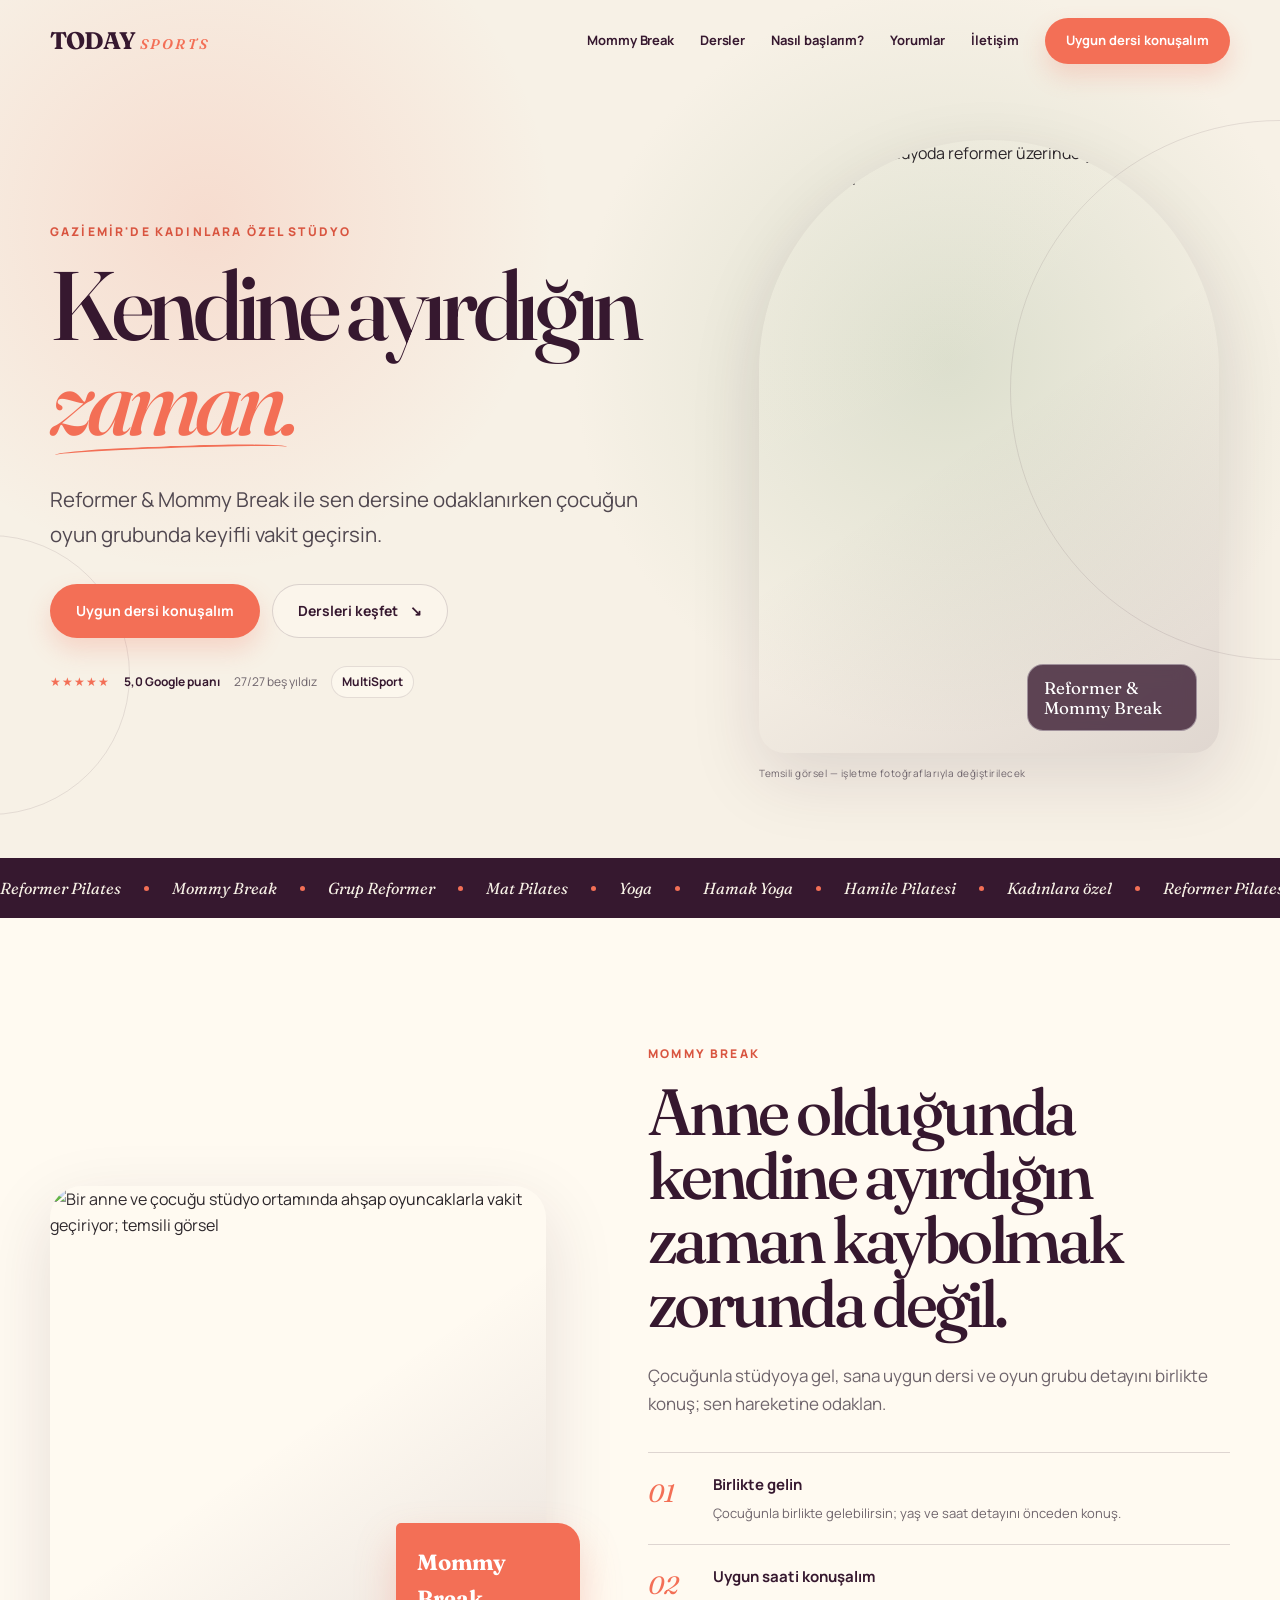
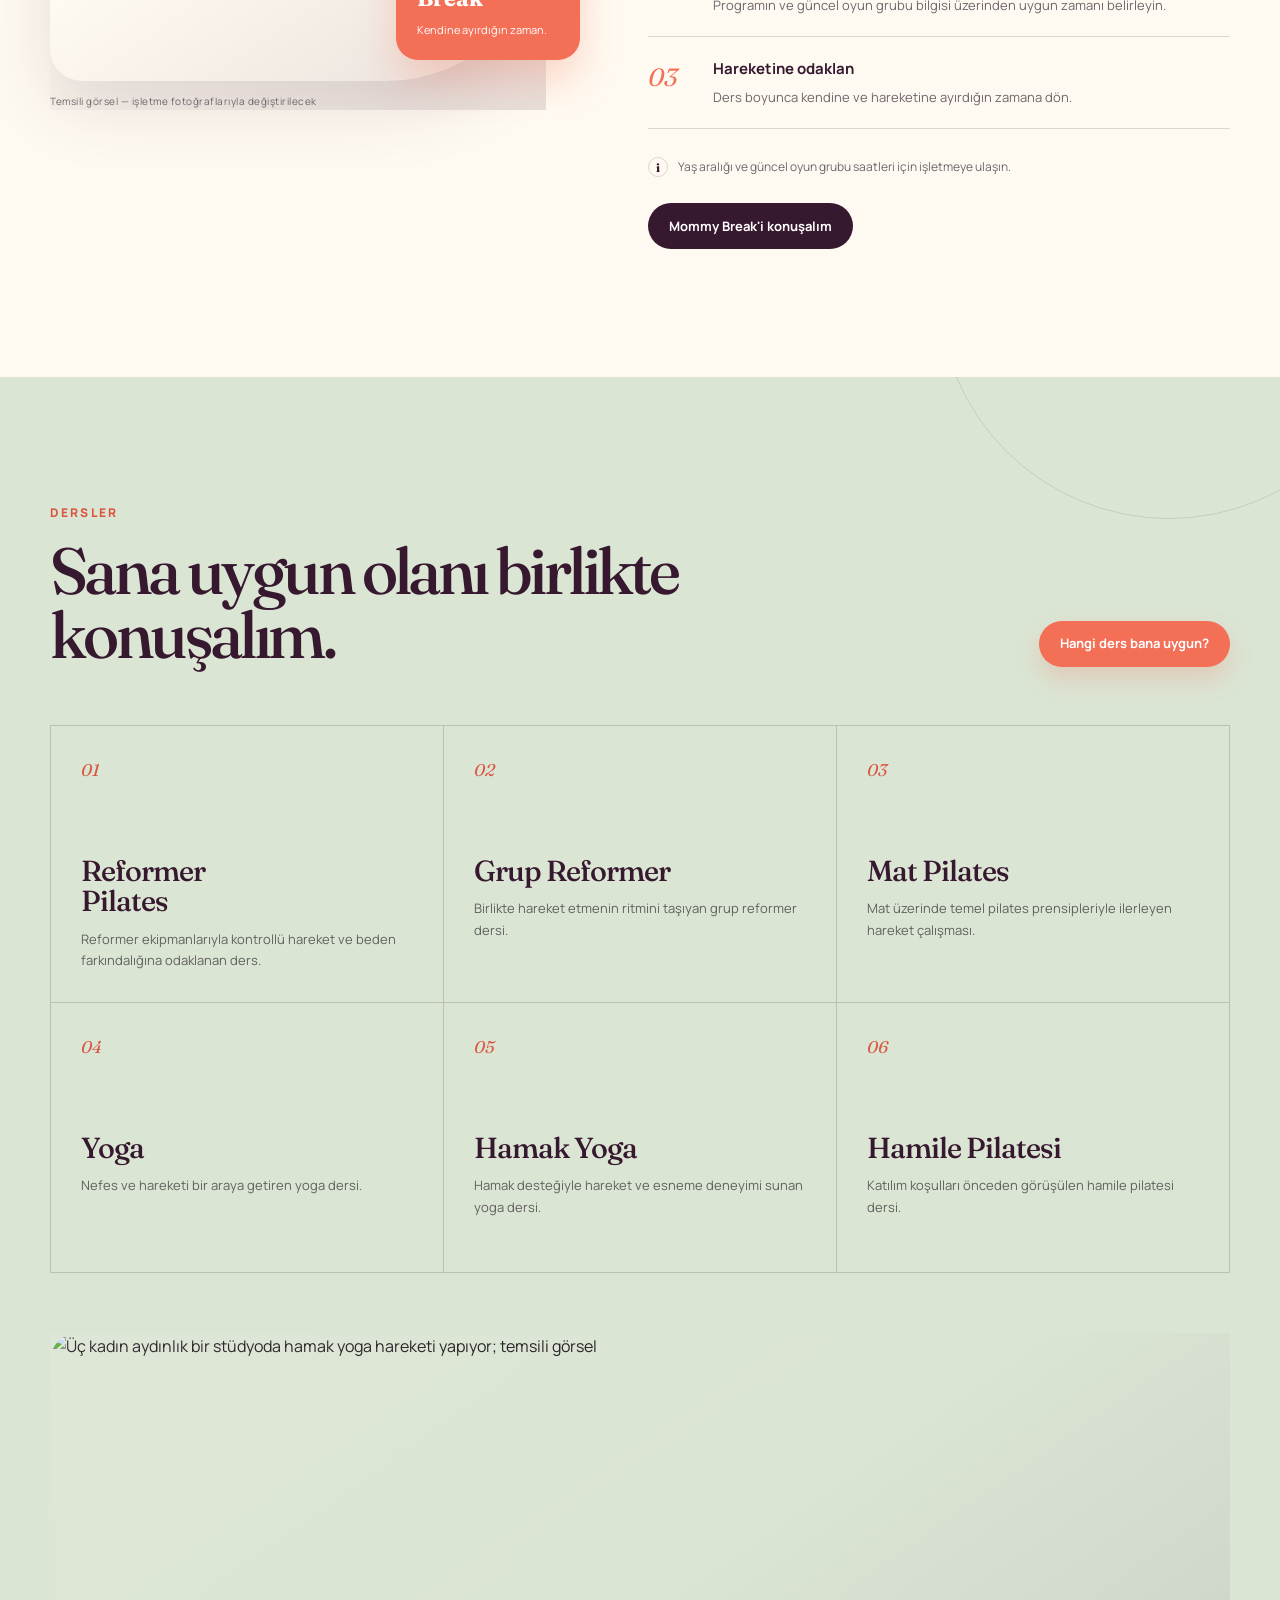
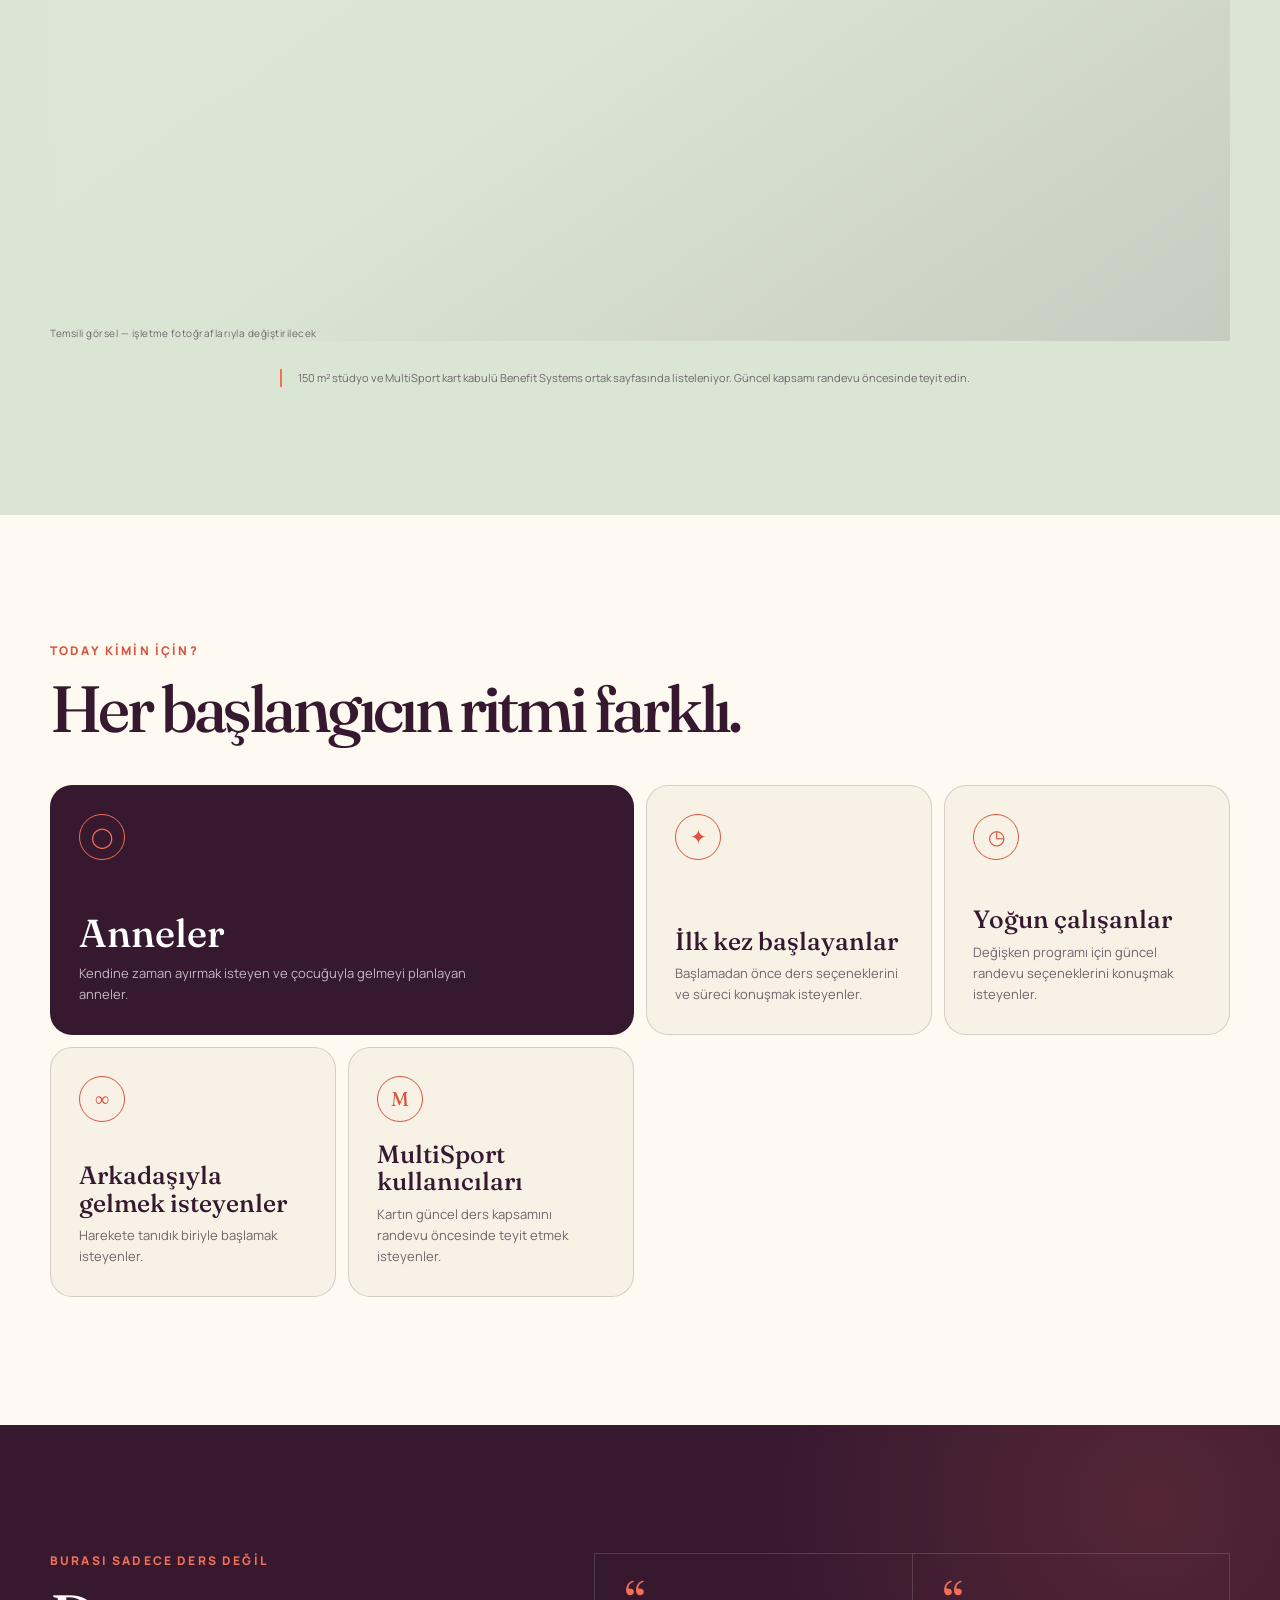
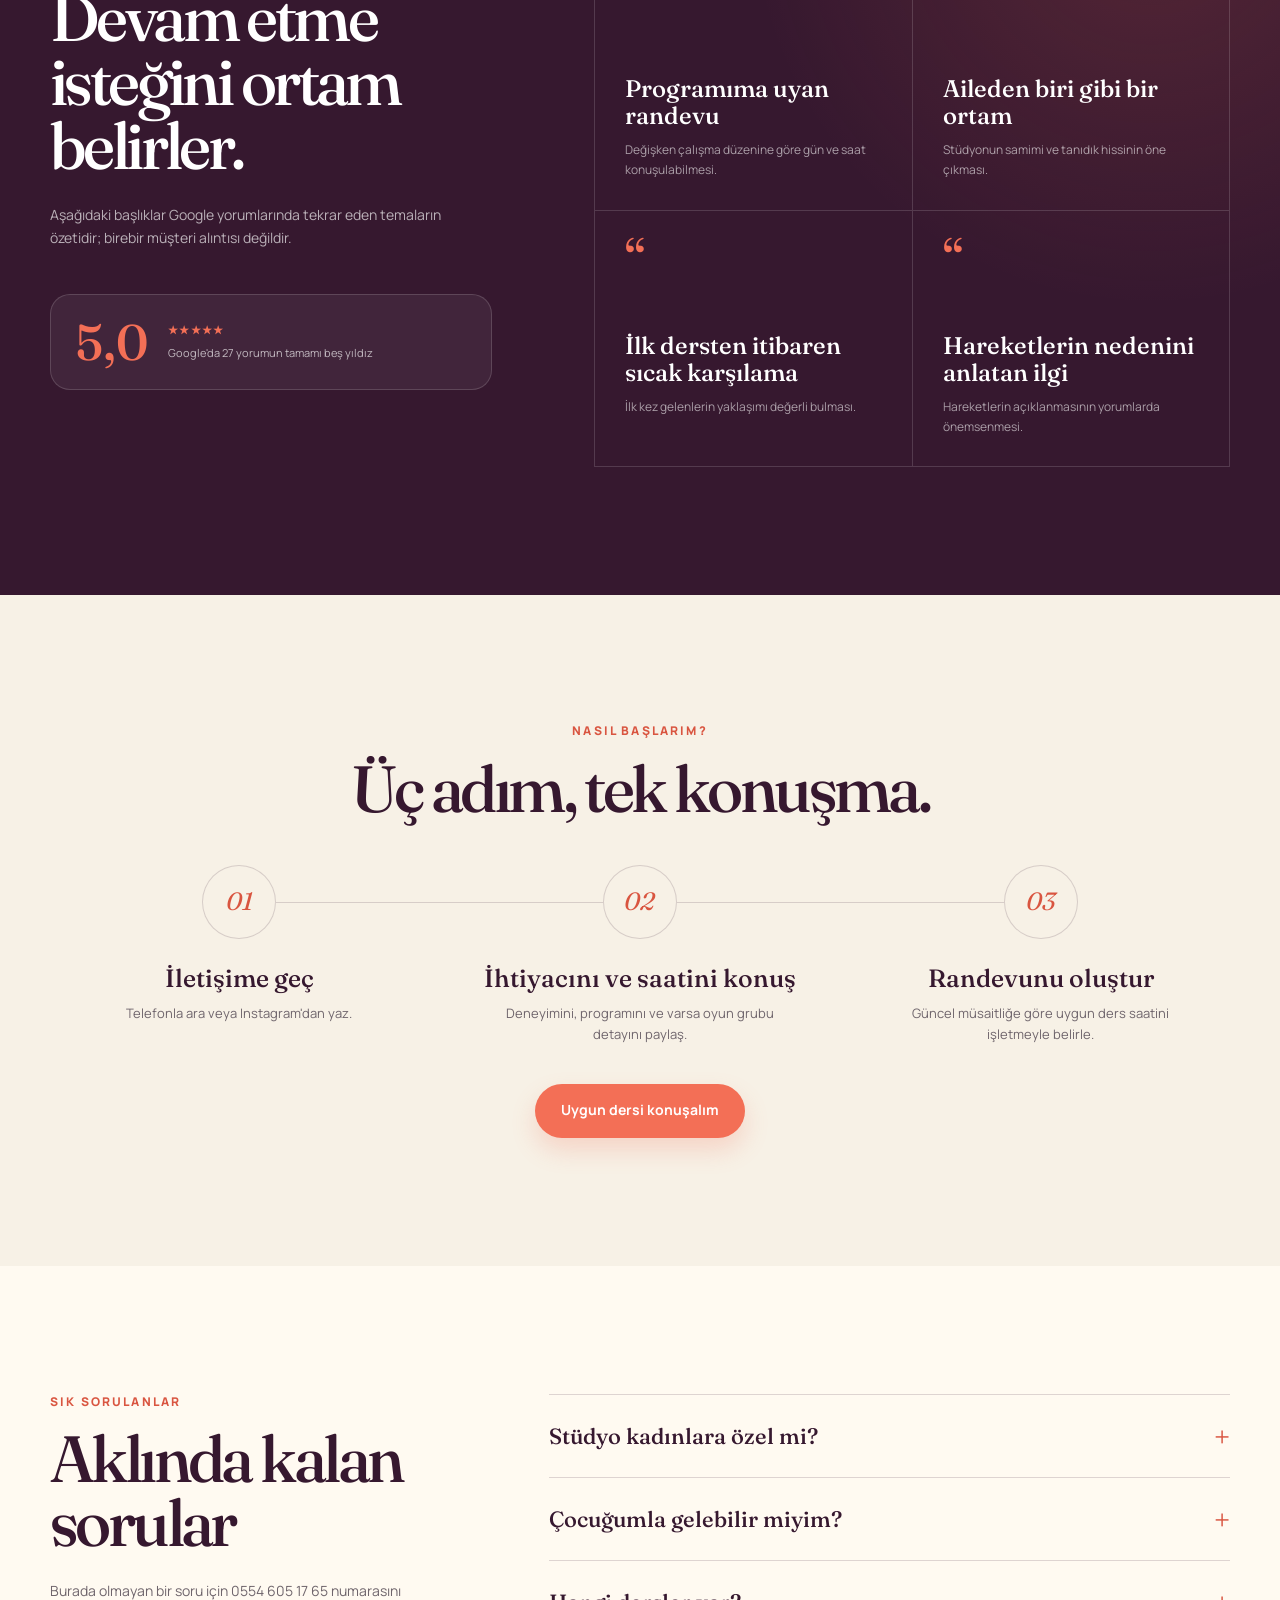
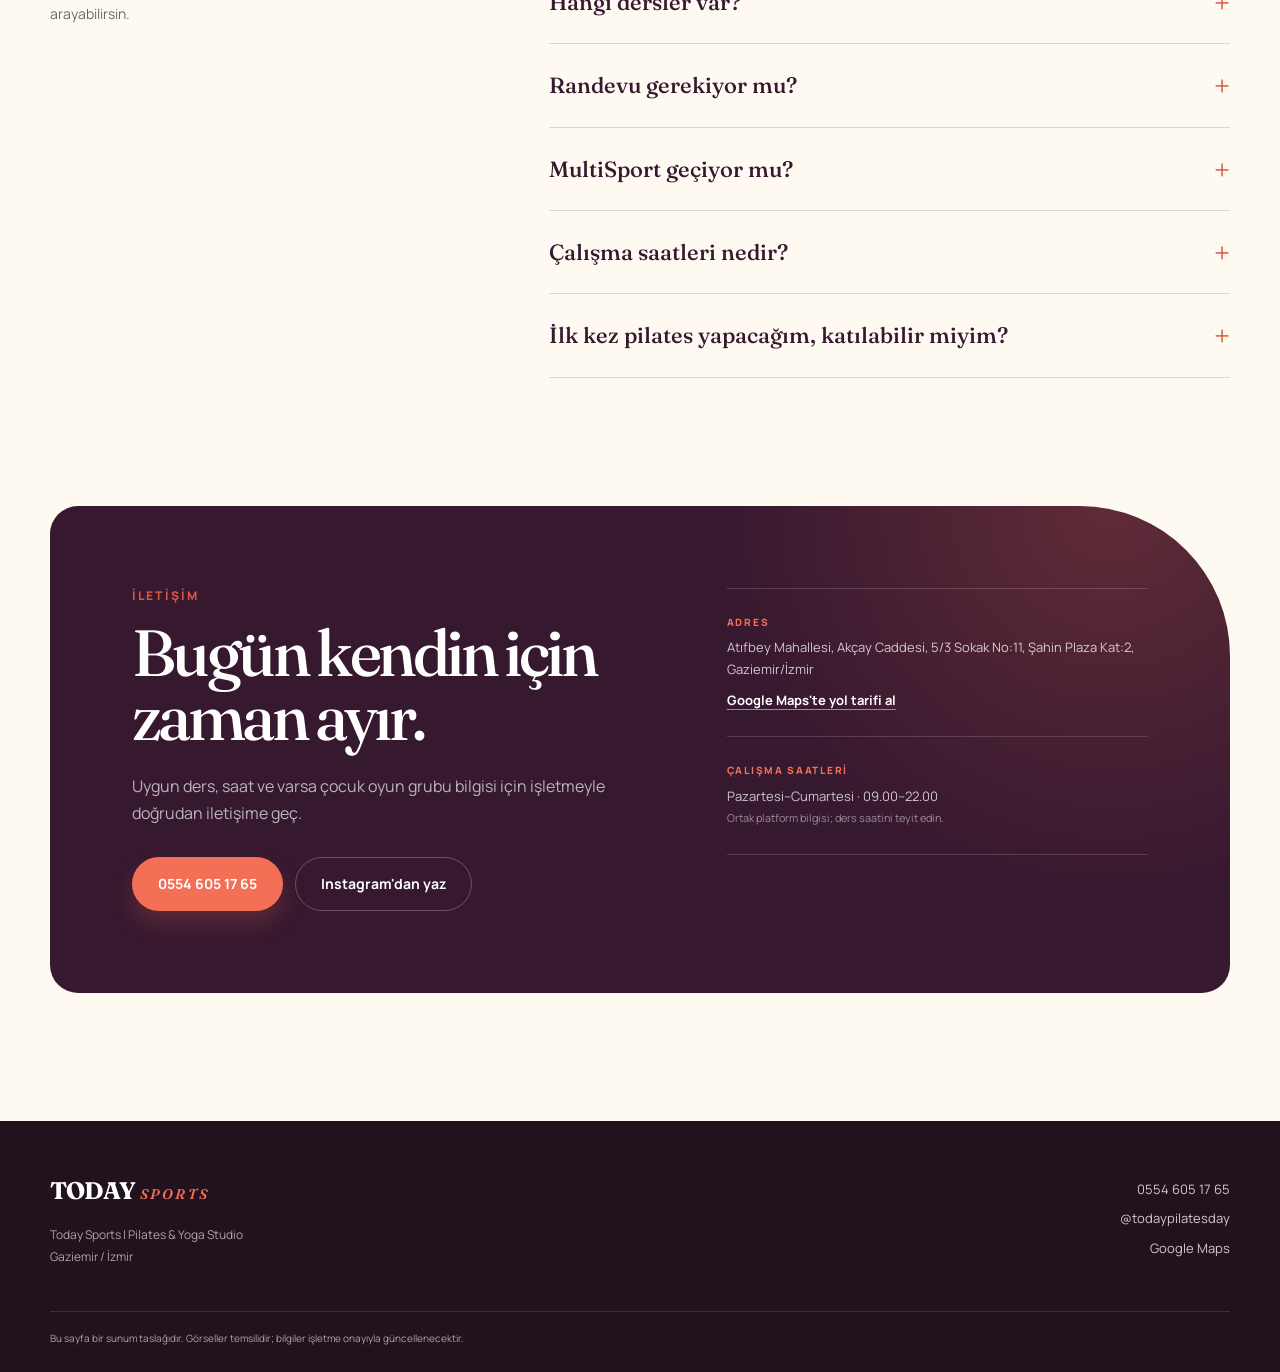
==== index.html @ 63facb98 "feat: add Today Sports website" ====
<!doctype html>
<html lang="tr">
  <head>
    <meta charset="UTF-8" />
    <meta name="viewport" content="width=device-width, initial-scale=1" />
    <meta name="robots" content="noindex,nofollow" />
    <meta name="googlebot" content="noindex,nofollow" />
    <meta
      name="description"
      content="Today Sports — Gaziemir'de kadınlara özel Reformer & Mommy Break, pilates ve yoga stüdyosu sunum taslağı."
    />
    <meta name="theme-color" content="#f7f1e6" />
    <meta property="og:type" content="website" />
    <meta property="og:title" content="Today Sports — Reformer & Mommy Break" />
    <meta
      property="og:description"
      content="Kendine ayırdığın zaman. Gaziemir'de kadınlara özel pilates ve yoga stüdyosu."
    />
    <title>Today Sports — Reformer & Mommy Break | Gaziemir</title>
    <link rel="icon" href="assets/favicon.svg" type="image/svg+xml" />
    <link rel="preconnect" href="https://fonts.googleapis.com" />
    <link rel="preconnect" href="https://fonts.gstatic.com" crossorigin />
    <link
      href="https://fonts.googleapis.com/css2?family=Fraunces:ital,opsz,wght@0,9..144,400;0,9..144,600;0,9..144,700;1,9..144,500&family=Manrope:wght@400;500;600;700&display=swap"
      rel="stylesheet"
    />
    <link rel="stylesheet" href="styles.css" />
    <script src="script.js" defer></script>
  </head>
  <body>
    <a class="skip-link" href="#main">İçeriğe geç</a>

    <header class="site-header" data-header>
      <div class="shell header-inner">
        <a class="wordmark" href="#top" aria-label="Today Sports ana sayfa">
          <span>TODAY</span>
          <em>SPORTS</em>
        </a>

        <nav class="desktop-nav" aria-label="Ana menü">
          <a href="#mommy-break">Mommy Break</a>
          <a href="#dersler">Dersler</a>
          <a href="#baslangic">Nasıl başlarım?</a>
          <a href="#yorumlar">Yorumlar</a>
          <a href="#iletisim">İletişim</a>
          <button class="button button-accent" type="button" data-open-contact>
            Uygun dersi konuşalım
          </button>
        </nav>

        <button
          class="menu-button"
          type="button"
          aria-expanded="false"
          aria-controls="mobile-menu"
          aria-label="Menüyü aç"
          data-menu-button
        >
          <span></span><span></span>
        </button>
      </div>

      <nav class="mobile-menu" id="mobile-menu" aria-label="Mobil menü" hidden data-mobile-menu>
        <div class="shell mobile-menu-inner">
          <a href="#mommy-break">Mommy Break</a>
          <a href="#dersler">Dersler</a>
          <a href="#baslangic">Nasıl başlarım?</a>
          <a href="#yorumlar">Yorumlar</a>
          <a href="#iletisim">İletişim</a>
          <button class="button button-accent" type="button" data-open-contact>
            Uygun dersi konuşalım
          </button>
        </div>
      </nav>
    </header>

    <main id="main">
      <section class="hero" id="top">
        <div class="hero-orbit orbit-one" aria-hidden="true"></div>
        <div class="hero-orbit orbit-two" aria-hidden="true"></div>
        <div class="shell hero-grid">
          <div class="hero-copy reveal">
            <p class="eyebrow">Gaziemir'de kadınlara özel stüdyo</p>
            <h1>Kendine ayırdığın <em>zaman.</em></h1>
            <p class="hero-lead">
              Reformer &amp; Mommy Break ile sen dersine odaklanırken çocuğun oyun
              grubunda keyifli vakit geçirsin.
            </p>
            <div class="hero-actions">
              <button class="button button-accent button-large" type="button" data-open-contact>
                Uygun dersi konuşalım
              </button>
              <a class="button button-quiet button-large" href="#dersler">
                Dersleri keşfet <span aria-hidden="true">↘</span>
              </a>
            </div>
            <div class="trust-line" aria-label="Google puanı ve MultiSport bilgisi">
              <span class="stars" aria-hidden="true">★★★★★</span>
              <strong>5,0 Google puanı</strong>
              <span>27/27 beş yıldız</span>
              <span class="trust-pill">MultiSport</span>
            </div>
          </div>

          <figure class="hero-visual reveal">
            <div class="hero-image-wrap">
              <img
                src="assets/reformer-hero.webp"
                alt="Doğal ışıklı bir stüdyoda reformer üzerinde çalışan bir kadın; temsili görsel"
                width="1152"
                height="1536"
                fetchpriority="high"
              />
              <span class="image-badge">Reformer &amp; Mommy Break</span>
            </div>
            <figcaption>Temsili görsel — işletme fotoğraflarıyla değiştirilecek</figcaption>
          </figure>
        </div>
      </section>

      <div class="service-ribbon" aria-hidden="true">
        <div class="ribbon-track">
          <span>Reformer Pilates</span><i></i><span>Mommy Break</span><i></i>
          <span>Grup Reformer</span><i></i><span>Mat Pilates</span><i></i>
          <span>Yoga</span><i></i><span>Hamak Yoga</span><i></i>
          <span>Hamile Pilatesi</span><i></i><span>Kadınlara özel</span><i></i>
          <span>Reformer Pilates</span><i></i><span>Mommy Break</span><i></i>
          <span>Grup Reformer</span><i></i><span>Mat Pilates</span><i></i>
          <span>Yoga</span><i></i><span>Hamak Yoga</span><i></i>
          <span>Hamile Pilatesi</span><i></i><span>Kadınlara özel</span><i></i>
        </div>
      </div>

      <section class="section mommy" id="mommy-break">
        <div class="shell split-grid">
          <figure class="editorial-figure reveal">
            <img
              src="assets/mommy-break.webp"
              alt="Bir anne ve çocuğu stüdyo ortamında ahşap oyuncaklarla vakit geçiriyor; temsili görsel"
              width="1536"
              height="1536"
              loading="lazy"
            />
            <div class="floating-note">
              <strong>Mommy Break</strong>
              <span>Kendine ayırdığın zaman.</span>
            </div>
            <figcaption>Temsili görsel — işletme fotoğraflarıyla değiştirilecek</figcaption>
          </figure>

          <div class="section-copy reveal">
            <p class="section-kicker">Mommy Break</p>
            <h2>Anne olduğunda kendine ayırdığın zaman kaybolmak zorunda değil.</h2>
            <p>
              Çocuğunla stüdyoya gel, sana uygun dersi ve oyun grubu detayını birlikte
              konuş; sen hareketine odaklan.
            </p>

            <ol class="step-cards">
              <li>
                <span>01</span>
                <h3>Birlikte gelin</h3>
                <p>Çocuğunla birlikte gelebilirsin; yaş ve saat detayını önceden konuş.</p>
              </li>
              <li>
                <span>02</span>
                <h3>Uygun saati konuşalım</h3>
                <p>Programın ve güncel oyun grubu bilgisi üzerinden uygun zamanı belirleyin.</p>
              </li>
              <li>
                <span>03</span>
                <h3>Hareketine odaklan</h3>
                <p>Ders boyunca kendine ve hareketine ayırdığın zamana dön.</p>
              </li>
            </ol>

            <p class="info-note">
              <span aria-hidden="true">i</span>
              Yaş aralığı ve güncel oyun grubu saatleri için işletmeye ulaşın.
            </p>
            <button class="button button-plum" type="button" data-open-contact>
              Mommy Break'i konuşalım
            </button>
          </div>
        </div>
      </section>

      <section class="section classes" id="dersler">
        <div class="shell">
          <div class="section-heading reveal">
            <div>
              <p class="section-kicker">Dersler</p>
              <h2>Sana uygun olanı birlikte konuşalım.</h2>
            </div>
            <button class="button button-accent" type="button" data-open-contact>
              Hangi ders bana uygun?
            </button>
          </div>

          <div class="class-grid">
            <article class="class-card reveal">
              <span>01</span><h3>Reformer Pilates</h3>
              <p>Reformer ekipmanlarıyla kontrollü hareket ve beden farkındalığına odaklanan ders.</p>
            </article>
            <article class="class-card reveal">
              <span>02</span><h3>Grup Reformer</h3>
              <p>Birlikte hareket etmenin ritmini taşıyan grup reformer dersi.</p>
            </article>
            <article class="class-card reveal">
              <span>03</span><h3>Mat Pilates</h3>
              <p>Mat üzerinde temel pilates prensipleriyle ilerleyen hareket çalışması.</p>
            </article>
            <article class="class-card reveal">
              <span>04</span><h3>Yoga</h3>
              <p>Nefes ve hareketi bir araya getiren yoga dersi.</p>
            </article>
            <article class="class-card reveal">
              <span>05</span><h3>Hamak Yoga</h3>
              <p>Hamak desteğiyle hareket ve esneme deneyimi sunan yoga dersi.</p>
            </article>
            <article class="class-card reveal">
              <span>06</span><h3>Hamile Pilatesi</h3>
              <p>Katılım koşulları önceden görüşülen hamile pilatesi dersi.</p>
            </article>
          </div>

          <figure class="wide-figure reveal">
            <img
              src="assets/hammock-yoga.webp"
              alt="Üç kadın aydınlık bir stüdyoda hamak yoga hareketi yapıyor; temsili görsel"
              width="1536"
              height="1024"
              loading="lazy"
            />
            <figcaption>Temsili görsel — işletme fotoğraflarıyla değiştirilecek</figcaption>
          </figure>

          <p class="source-note">
            150 m² stüdyo ve MultiSport kart kabulü Benefit Systems ortak sayfasında
            listeleniyor. Güncel kapsamı randevu öncesinde teyit edin.
          </p>
        </div>
      </section>

      <section class="section audience">
        <div class="shell">
          <div class="section-heading compact reveal">
            <div>
              <p class="section-kicker">Today kimin için?</p>
              <h2>Her başlangıcın ritmi farklı.</h2>
            </div>
          </div>
          <div class="audience-grid">
            <article class="audience-card audience-feature reveal">
              <span class="line-icon" aria-hidden="true">◯</span>
              <h3>Anneler</h3>
              <p>Kendine zaman ayırmak isteyen ve çocuğuyla gelmeyi planlayan anneler.</p>
            </article>
            <article class="audience-card reveal">
              <span class="line-icon" aria-hidden="true">✦</span>
              <h3>İlk kez başlayanlar</h3>
              <p>Başlamadan önce ders seçeneklerini ve süreci konuşmak isteyenler.</p>
            </article>
            <article class="audience-card reveal">
              <span class="line-icon" aria-hidden="true">◷</span>
              <h3>Yoğun çalışanlar</h3>
              <p>Değişken programı için güncel randevu seçeneklerini konuşmak isteyenler.</p>
            </article>
            <article class="audience-card reveal">
              <span class="line-icon" aria-hidden="true">∞</span>
              <h3>Arkadaşıyla gelmek isteyenler</h3>
              <p>Harekete tanıdık biriyle başlamak isteyenler.</p>
            </article>
            <article class="audience-card reveal">
              <span class="line-icon" aria-hidden="true">M</span>
              <h3>MultiSport kullanıcıları</h3>
              <p>Kartın güncel ders kapsamını randevu öncesinde teyit etmek isteyenler.</p>
            </article>
          </div>
        </div>
      </section>

      <section class="section community" id="yorumlar">
        <div class="shell community-grid">
          <div class="community-intro reveal">
            <p class="section-kicker light">Burası sadece ders değil</p>
            <h2>Devam etme isteğini ortam belirler.</h2>
            <p>
              Aşağıdaki başlıklar Google yorumlarında tekrar eden temaların özetidir;
              birebir müşteri alıntısı değildir.
            </p>
            <div class="rating-card">
              <strong>5,0</strong>
              <span><b aria-hidden="true">★★★★★</b>Google'da 27 yorumun tamamı beş yıldız</span>
            </div>
          </div>

          <div class="theme-grid">
            <article class="theme-card reveal">
              <h3>Programıma uyan randevu</h3>
              <p>Değişken çalışma düzenine göre gün ve saat konuşulabilmesi.</p>
            </article>
            <article class="theme-card reveal">
              <h3>Aileden biri gibi bir ortam</h3>
              <p>Stüdyonun samimi ve tanıdık hissinin öne çıkması.</p>
            </article>
            <article class="theme-card reveal">
              <h3>İlk dersten itibaren sıcak karşılama</h3>
              <p>İlk kez gelenlerin yaklaşımı değerli bulması.</p>
            </article>
            <article class="theme-card reveal">
              <h3>Hareketlerin nedenini anlatan ilgi</h3>
              <p>Hareketlerin açıklanmasının yorumlarda önemsenmesi.</p>
            </article>
          </div>
        </div>
      </section>

      <section class="section start" id="baslangic">
        <div class="shell">
          <div class="section-heading compact reveal">
            <div>
              <p class="section-kicker">Nasıl başlarım?</p>
              <h2>Üç adım, tek konuşma.</h2>
            </div>
          </div>
          <ol class="start-grid">
            <li class="reveal"><span>01</span><h3>İletişime geç</h3><p>Telefonla ara veya Instagram'dan yaz.</p></li>
            <li class="reveal"><span>02</span><h3>İhtiyacını ve saatini konuş</h3><p>Deneyimini, programını ve varsa oyun grubu detayını paylaş.</p></li>
            <li class="reveal"><span>03</span><h3>Randevunu oluştur</h3><p>Güncel müsaitliğe göre uygun ders saatini işletmeyle belirle.</p></li>
          </ol>
          <button class="button button-accent button-large reveal" type="button" data-open-contact>
            Uygun dersi konuşalım
          </button>
        </div>
      </section>

      <section class="section faq-section">
        <div class="shell faq-grid">
          <div class="faq-intro reveal">
            <p class="section-kicker">Sık sorulanlar</p>
            <h2>Aklında kalan sorular</h2>
            <p>Burada olmayan bir soru için 0554 605 17 65 numarasını arayabilirsin.</p>
          </div>
          <div class="faq-list reveal">
            <details>
              <summary>Stüdyo kadınlara özel mi?</summary>
              <p>Evet. Today Sports, Gaziemir'de kadınlara özel pilates ve yoga stüdyosu olarak tanımlanıyor.</p>
            </details>
            <details>
              <summary>Çocuğumla gelebilir miyim?</summary>
              <p>Stüdyoda çocuk oyun grubu bulunuyor. Yaş aralığı ve güncel saatler için işletmeye ulaşın.</p>
            </details>
            <details>
              <summary>Hangi dersler var?</summary>
              <p>Reformer Pilates, Grup Reformer, Mat Pilates, Yoga, Hamak Yoga ve Hamile Pilatesi.</p>
            </details>
            <details>
              <summary>Randevu gerekiyor mu?</summary>
              <p>Randevu öneriliyor. Ortak platformda grup dersleri için 24 saat önceden rezervasyon ve 12 saat önceden iptal bilgisi bulunuyor; güncel uygulamayı işletmeye sorun.</p>
            </details>
            <details>
              <summary>MultiSport geçiyor mu?</summary>
              <p>MultiSport kart kabulü ortak listede yer alıyor. Güncel ders kapsamını randevu öncesinde teyit edin.</p>
            </details>
            <details>
              <summary>Çalışma saatleri nedir?</summary>
              <p>Ortak listede Pazartesi–Cumartesi 09.00–22.00 görünüyor. Ders saatini önceden teyit edin; Pazar bilgisi doğrulanmadı.</p>
            </details>
            <details>
              <summary>İlk kez pilates yapacağım, katılabilir miyim?</summary>
              <p>İlk kez başlıyorsan deneyimini ve beklentini işletmeyle konuşarak uygun ders seçeneğini öğrenebilirsin.</p>
            </details>
          </div>
        </div>
      </section>

      <section class="section contact" id="iletisim">
        <div class="shell contact-card reveal">
          <div class="contact-copy">
            <p class="section-kicker">İletişim</p>
            <h2>Bugün kendin için zaman ayır.</h2>
            <p>
              Uygun ders, saat ve varsa çocuk oyun grubu bilgisi için işletmeyle doğrudan
              iletişime geç.
            </p>
            <div class="contact-actions">
              <a class="button button-accent button-large" href="tel:+905546051765">0554 605 17 65</a>
              <a
                class="button button-quiet button-large"
                href="https://www.instagram.com/todaypilatesday/"
                target="_blank"
                rel="noopener noreferrer"
              >Instagram'dan yaz</a>
            </div>
          </div>
          <dl class="contact-details">
            <div>
              <dt>Adres</dt>
              <dd>
                Atıfbey Mahallesi, Akçay Caddesi, 5/3 Sokak No:11, Şahin Plaza Kat:2,
                Gaziemir/İzmir
                <a
                  href="https://www.google.com/maps/search/?api=1&amp;query=Today+Sports+Gaziemir"
                  target="_blank"
                  rel="noopener noreferrer"
                >Google Maps'te yol tarifi al</a>
              </dd>
            </div>
            <div>
              <dt>Çalışma saatleri</dt>
              <dd>Pazartesi–Cumartesi · 09.00–22.00<br /><small>Ortak platform bilgisi; ders saatini teyit edin.</small></dd>
            </div>
          </dl>
        </div>
      </section>
    </main>

    <footer class="site-footer">
      <div class="shell footer-grid">
        <div>
          <span class="wordmark footer-wordmark"><span>TODAY</span><em>SPORTS</em></span>
          <p>Today Sports | Pilates &amp; Yoga Studio</p>
          <p>Gaziemir / İzmir</p>
        </div>
        <div class="footer-links">
          <a href="tel:+905546051765">0554 605 17 65</a>
          <a href="https://www.instagram.com/todaypilatesday/" target="_blank" rel="noopener noreferrer">@todaypilatesday</a>
          <a href="https://www.google.com/maps/search/?api=1&amp;query=Today+Sports+Gaziemir" target="_blank" rel="noopener noreferrer">Google Maps</a>
        </div>
      </div>
      <div class="shell draft-note">
        Bu sayfa bir sunum taslağıdır. Görseller temsilidir; bilgiler işletme onayıyla güncellenecektir.
      </div>
    </footer>

    <div class="mobile-contact" aria-label="Hızlı iletişim">
      <a href="tel:+905546051765">Ara</a>
      <a href="https://www.instagram.com/todaypilatesday/" target="_blank" rel="noopener noreferrer">Instagram</a>
    </div>

    <dialog class="contact-dialog" data-contact-dialog aria-labelledby="dialog-title">
      <div class="dialog-inner">
        <button class="dialog-close" type="button" aria-label="İletişim penceresini kapat" data-close-contact>×</button>
        <p class="section-kicker">İletişim</p>
        <h2 id="dialog-title">Uygun dersi konuşalım.</h2>
        <p>İhtiyacını ve saatini işletmeyle doğrudan görüş.</p>
        <div class="dialog-actions">
          <a class="dialog-link dialog-primary" href="tel:+905546051765"><strong>Telefonla ara</strong><span>0554 605 17 65</span></a>
          <a class="dialog-link" href="https://www.instagram.com/todaypilatesday/" target="_blank" rel="noopener noreferrer"><strong>Instagram'dan yaz</strong><span>@todaypilatesday</span></a>
          <a class="dialog-map" href="https://www.google.com/maps/search/?api=1&amp;query=Today+Sports+Gaziemir" target="_blank" rel="noopener noreferrer">Gaziemir stüdyo konumunu aç</a>
        </div>
        <small>Ortak platformda çalışma saatleri: Pazartesi–Cumartesi 09.00–22.00. Güncel ders saatini teyit edin.</small>
      </div>
    </dialog>
  </body>
</html>
---- styles.css ----
:root {
  --ivory: #f7f1e6;
  --paper: #fffaf1;
  --plum: #36182f;
  --plum-soft: #5a294e;
  --coral: #f36f56;
  --coral-dark: #d95540;
  --sage: #aabd9f;
  --sage-soft: #dbe5d4;
  --ink: #211b20;
  --muted: #6f656c;
  --line: rgba(54, 24, 47, 0.16);
  --shadow: 0 24px 70px rgba(54, 24, 47, 0.13);
  --shell: min(1180px, calc(100% - 48px));
  --serif: "Fraunces", Georgia, serif;
  --sans: "Manrope", Arial, sans-serif;
}

* {
  box-sizing: border-box;
}

html {
  scroll-behavior: smooth;
  scroll-padding-top: 92px;
}

body {
  margin: 0;
  color: var(--ink);
  background: var(--ivory);
  font-family: var(--sans);
  font-size: 16px;
  line-height: 1.65;
  text-rendering: optimizeLegibility;
}

body.menu-open {
  overflow: hidden;
}

img {
  display: block;
  width: 100%;
  height: auto;
}

a {
  color: inherit;
  text-decoration: none;
}

button,
input,
textarea,
select {
  font: inherit;
}

button,
a {
  -webkit-tap-highlight-color: transparent;
}

:focus-visible {
  outline: 3px solid var(--coral);
  outline-offset: 4px;
}

.shell {
  width: var(--shell);
  margin-inline: auto;
}

.skip-link {
  position: fixed;
  z-index: 200;
  top: 12px;
  left: 12px;
  padding: 10px 16px;
  color: #fff;
  background: var(--plum);
  border-radius: 999px;
  transform: translateY(-160%);
  transition: transform 180ms ease;
}

.skip-link:focus {
  transform: translateY(0);
}

.site-header {
  position: fixed;
  z-index: 100;
  inset: 0 0 auto;
  border-bottom: 1px solid transparent;
  transition: background-color 220ms ease, border-color 220ms ease, box-shadow 220ms ease;
}

.site-header.is-scrolled,
.site-header:has(.mobile-menu:not([hidden])) {
  background: rgba(247, 241, 230, 0.94);
  border-color: var(--line);
  box-shadow: 0 10px 30px rgba(54, 24, 47, 0.06);
  backdrop-filter: blur(16px);
}

.header-inner {
  min-height: 82px;
  display: flex;
  align-items: center;
  justify-content: space-between;
  gap: 28px;
}

.wordmark {
  display: inline-flex;
  align-items: baseline;
  gap: 5px;
  color: var(--plum);
  font-family: var(--serif);
  font-size: 24px;
  font-weight: 700;
  letter-spacing: -0.045em;
  line-height: 1;
}

.wordmark em {
  color: var(--coral);
  font-size: 14px;
  font-weight: 600;
  letter-spacing: 0.16em;
}

.desktop-nav {
  display: flex;
  align-items: center;
  gap: 26px;
}

.desktop-nav > a {
  color: var(--plum);
  font-size: 13px;
  font-weight: 700;
  letter-spacing: -0.01em;
  transition: color 160ms ease;
}

.desktop-nav > a:hover {
  color: var(--coral-dark);
}

.button {
  min-height: 46px;
  display: inline-flex;
  align-items: center;
  justify-content: center;
  gap: 12px;
  padding: 11px 20px;
  border: 1px solid transparent;
  border-radius: 999px;
  cursor: pointer;
  font-size: 13px;
  font-weight: 700;
  line-height: 1.2;
  transition: transform 180ms ease, background-color 180ms ease, border-color 180ms ease,
    color 180ms ease, box-shadow 180ms ease;
}

.button:hover {
  transform: translateY(-2px);
}

.button-accent {
  color: #fff;
  background: var(--coral);
  box-shadow: 0 12px 25px rgba(243, 111, 86, 0.22);
}

.button-accent:hover {
  background: var(--coral-dark);
  box-shadow: 0 15px 32px rgba(217, 85, 64, 0.28);
}

.button-plum {
  color: #fff;
  background: var(--plum);
}

.button-plum:hover {
  background: var(--plum-soft);
}

.button-quiet {
  color: var(--plum);
  border-color: var(--line);
  background: rgba(255, 250, 241, 0.46);
}

.button-quiet:hover {
  border-color: var(--plum);
  background: var(--paper);
}

.button-large {
  min-height: 54px;
  padding: 15px 25px;
  font-size: 14px;
}

.menu-button {
  width: 48px;
  height: 48px;
  display: none;
  place-items: center;
  padding: 0;
  border: 1px solid var(--line);
  border-radius: 50%;
  color: var(--plum);
  background: rgba(255, 250, 241, 0.7);
  cursor: pointer;
}

.menu-button span {
  grid-area: 1 / 1;
  width: 19px;
  height: 2px;
  border-radius: 2px;
  background: currentColor;
  transition: transform 180ms ease;
}

.menu-button span:first-child {
  transform: translateY(-4px);
}

.menu-button span:last-child {
  transform: translateY(4px);
}

.menu-button[aria-expanded="true"] span:first-child {
  transform: rotate(45deg);
}

.menu-button[aria-expanded="true"] span:last-child {
  transform: rotate(-45deg);
}

.mobile-menu {
  padding: 8px 0 26px;
  border-top: 1px solid var(--line);
  background: rgba(247, 241, 230, 0.98);
}

.mobile-menu-inner {
  display: grid;
  gap: 2px;
}

.mobile-menu a {
  padding: 12px 0;
  border-bottom: 1px solid var(--line);
  color: var(--plum);
  font-family: var(--serif);
  font-size: 24px;
}

.mobile-menu .button {
  margin-top: 14px;
  justify-self: start;
  font-family: var(--sans);
  font-size: 14px;
}

.hero {
  position: relative;
  min-height: 820px;
  display: grid;
  align-items: center;
  overflow: hidden;
  padding: 140px 0 76px;
  background:
    radial-gradient(circle at 16% 26%, rgba(243, 111, 86, 0.16), transparent 28%),
    radial-gradient(circle at 74% 42%, rgba(170, 189, 159, 0.35), transparent 35%),
    var(--ivory);
}

.hero-orbit {
  position: absolute;
  border: 1px solid rgba(54, 24, 47, 0.1);
  border-radius: 50%;
  pointer-events: none;
}

.orbit-one {
  width: 540px;
  height: 540px;
  top: 14%;
  right: -270px;
}

.orbit-two {
  width: 280px;
  height: 280px;
  left: -150px;
  bottom: 5%;
}

.hero-grid {
  position: relative;
  display: grid;
  grid-template-columns: minmax(0, 1fr) minmax(370px, 0.76fr);
  align-items: center;
  gap: clamp(50px, 7vw, 100px);
}

.hero-copy {
  max-width: 690px;
}

.eyebrow,
.section-kicker {
  margin: 0 0 18px;
  color: var(--coral-dark);
  font-size: 12px;
  font-weight: 800;
  letter-spacing: 0.18em;
  line-height: 1.3;
  text-transform: uppercase;
}

.hero h1,
.section h2,
.contact-dialog h2 {
  margin: 0;
  color: var(--plum);
  font-family: var(--serif);
  font-weight: 500;
  letter-spacing: -0.055em;
  line-height: 0.98;
}

.hero h1 {
  max-width: 720px;
  font-size: clamp(64px, 7.6vw, 116px);
}

.hero h1 em {
  position: relative;
  display: inline-block;
  color: var(--coral);
  font-weight: 500;
}

.hero h1 em::after {
  content: "";
  position: absolute;
  height: 8px;
  right: 3%;
  bottom: -8px;
  left: 2%;
  border-top: 2px solid currentColor;
  border-radius: 50%;
  transform: rotate(-2deg);
}

.hero-lead {
  max-width: 610px;
  margin: 34px 0 0;
  color: #514850;
  font-size: clamp(17px, 1.6vw, 21px);
  line-height: 1.7;
}

.hero-actions {
  display: flex;
  flex-wrap: wrap;
  gap: 12px;
  margin-top: 32px;
}

.trust-line {
  display: flex;
  align-items: center;
  flex-wrap: wrap;
  gap: 10px 14px;
  margin-top: 28px;
  color: var(--muted);
  font-size: 12px;
}

.trust-line strong {
  color: var(--plum);
}

.stars {
  color: var(--coral);
  letter-spacing: 0.08em;
}

.trust-pill {
  padding: 5px 10px;
  border: 1px solid rgba(54, 24, 47, 0.12);
  border-radius: 999px;
  color: var(--plum);
  background: rgba(255, 250, 241, 0.65);
  font-weight: 700;
}

.hero-visual {
  position: relative;
  margin: 0;
  justify-self: end;
}

.hero-image-wrap {
  position: relative;
  width: min(100%, 460px);
  overflow: hidden;
  border-radius: 230px 230px 26px 26px;
  box-shadow: var(--shadow);
}

.hero-image-wrap::after,
.editorial-figure::after,
.wide-figure::after {
  content: "";
  position: absolute;
  inset: 0;
  pointer-events: none;
  background: linear-gradient(145deg, rgba(255, 250, 241, 0.08), transparent 48%, rgba(54, 24, 47, 0.12));
}

.hero-image-wrap img {
  aspect-ratio: 3 / 4;
  object-fit: cover;
}

.image-badge {
  position: absolute;
  z-index: 1;
  right: 22px;
  bottom: 22px;
  max-width: 170px;
  padding: 13px 16px;
  border: 1px solid rgba(255, 255, 255, 0.42);
  border-radius: 16px;
  color: #fff;
  background: rgba(54, 24, 47, 0.78);
  backdrop-filter: blur(10px);
  font-family: var(--serif);
  font-size: 17px;
  line-height: 1.15;
}

figure figcaption {
  position: relative;
  z-index: 2;
  margin-top: 12px;
  color: var(--muted);
  font-size: 10px;
  letter-spacing: 0.05em;
}

.service-ribbon {
  overflow: hidden;
  color: var(--ivory);
  background: var(--plum);
  white-space: nowrap;
}

.ribbon-track {
  width: max-content;
  display: flex;
  align-items: center;
  gap: 23px;
  padding: 17px 0;
  animation: ribbon-scroll 34s linear infinite;
}

.ribbon-track span {
  font-family: var(--serif);
  font-size: 16px;
  font-style: italic;
}

.ribbon-track i {
  width: 5px;
  height: 5px;
  border-radius: 50%;
  background: var(--coral);
}

@keyframes ribbon-scroll {
  to { transform: translateX(-50%); }
}

.section {
  padding: clamp(88px, 10vw, 150px) 0;
}

.section h2 {
  font-size: clamp(46px, 5.1vw, 76px);
}

.split-grid {
  display: grid;
  grid-template-columns: minmax(0, 0.92fr) minmax(0, 1.08fr);
  align-items: center;
  gap: clamp(56px, 8vw, 112px);
}

.mommy {
  background: var(--paper);
}

.editorial-figure {
  position: relative;
  margin: 0;
}

.editorial-figure img {
  aspect-ratio: 1 / 1;
  object-fit: cover;
  border-radius: 32px 32px 160px 32px;
  box-shadow: var(--shadow);
}

.floating-note {
  position: absolute;
  z-index: 2;
  right: -34px;
  bottom: 50px;
  width: 184px;
  padding: 21px;
  color: #fff;
  background: var(--coral);
  border-radius: 5px 22px 22px 22px;
  box-shadow: 0 20px 40px rgba(243, 111, 86, 0.26);
}

.floating-note strong,
.floating-note span {
  display: block;
}

.floating-note strong {
  margin-bottom: 4px;
  font-family: var(--serif);
  font-size: 22px;
}

.floating-note span {
  font-size: 11px;
}

.section-copy > p:not(.section-kicker):not(.info-note) {
  max-width: 650px;
  margin: 26px 0 0;
  color: var(--muted);
  font-size: 17px;
}

.step-cards {
  display: grid;
  gap: 0;
  margin: 34px 0 28px;
  padding: 0;
  list-style: none;
  counter-reset: steps;
}

.step-cards li {
  display: grid;
  grid-template-columns: 50px minmax(0, 1fr);
  gap: 2px 15px;
  padding: 20px 0;
  border-top: 1px solid var(--line);
}

.step-cards li:last-child {
  border-bottom: 1px solid var(--line);
}

.step-cards span {
  grid-row: 1 / 3;
  color: var(--coral);
  font-family: var(--serif);
  font-size: 25px;
  font-style: italic;
}

.step-cards h3,
.step-cards p {
  margin: 0;
}

.step-cards h3 {
  color: var(--plum);
  font-size: 15px;
}

.step-cards p {
  margin-top: 3px;
  color: var(--muted);
  font-size: 13px;
}

.info-note {
  display: flex;
  align-items: flex-start;
  gap: 10px;
  margin: 0 0 26px;
  color: var(--muted);
  font-size: 12px;
}

.info-note span {
  flex: 0 0 auto;
  width: 20px;
  height: 20px;
  display: grid;
  place-items: center;
  border: 1px solid var(--line);
  border-radius: 50%;
  color: var(--plum);
  font-family: var(--serif);
  font-weight: 700;
}

.classes {
  position: relative;
  overflow: hidden;
  background: var(--sage-soft);
}

.classes::before {
  content: "";
  position: absolute;
  width: 460px;
  height: 460px;
  top: -320px;
  right: -120px;
  border: 1px solid rgba(54, 24, 47, 0.12);
  border-radius: 50%;
}

.section-heading {
  display: flex;
  align-items: end;
  justify-content: space-between;
  gap: 40px;
  margin-bottom: 58px;
}

.section-heading > div {
  max-width: 760px;
}

.section-heading.compact {
  margin-bottom: 44px;
}

.class-grid {
  display: grid;
  grid-template-columns: repeat(3, 1fr);
  border-top: 1px solid rgba(54, 24, 47, 0.18);
  border-left: 1px solid rgba(54, 24, 47, 0.18);
}

.class-card {
  min-height: 270px;
  padding: 30px;
  border-right: 1px solid rgba(54, 24, 47, 0.18);
  border-bottom: 1px solid rgba(54, 24, 47, 0.18);
  transition: color 180ms ease, background-color 180ms ease, transform 180ms ease;
}

.class-card:hover {
  color: #fff;
  background: var(--plum);
  transform: translateY(-4px);
}

.class-card > span {
  color: var(--coral-dark);
  font-family: var(--serif);
  font-size: 17px;
  font-style: italic;
}

.class-card h3 {
  max-width: 210px;
  margin: 72px 0 12px;
  color: var(--plum);
  font-family: var(--serif);
  font-size: 29px;
  font-weight: 500;
  letter-spacing: -0.035em;
  line-height: 1.05;
}

.class-card:hover h3 {
  color: #fff;
}

.class-card p {
  margin: 0;
  color: rgba(33, 27, 32, 0.66);
  font-size: 13px;
}

.class-card:hover p {
  color: rgba(255, 255, 255, 0.72);
}

.wide-figure {
  position: relative;
  margin: 60px 0 0;
}

.wide-figure img {
  max-height: 580px;
  aspect-ratio: 1.8 / 1;
  object-fit: cover;
  object-position: center 46%;
  border-radius: 28px 120px 28px 28px;
}

.source-note {
  max-width: 720px;
  margin: 28px auto 0;
  padding-left: 16px;
  border-left: 2px solid var(--coral);
  color: var(--muted);
  font-size: 11px;
}

.audience {
  background: var(--paper);
}

.audience-grid {
  display: grid;
  grid-template-columns: repeat(4, 1fr);
  gap: 12px;
}

.audience-card {
  min-height: 250px;
  display: flex;
  flex-direction: column;
  padding: 28px;
  border: 1px solid var(--line);
  border-radius: 22px;
  background: var(--ivory);
}

.audience-feature {
  grid-column: span 2;
  color: #fff;
  background: var(--plum);
}

.line-icon {
  width: 46px;
  height: 46px;
  display: grid;
  place-items: center;
  border: 1px solid currentColor;
  border-radius: 50%;
  color: var(--coral-dark);
  font-family: var(--serif);
  font-size: 20px;
}

.audience-feature .line-icon {
  color: var(--coral);
}

.audience-card h3 {
  margin: auto 0 8px;
  color: var(--plum);
  font-family: var(--serif);
  font-size: 25px;
  font-weight: 500;
  line-height: 1.1;
}

.audience-feature h3 {
  color: #fff;
  font-size: 39px;
}

.audience-card p {
  margin: 0;
  color: var(--muted);
  font-size: 13px;
}

.audience-feature p {
  max-width: 430px;
  color: rgba(255, 255, 255, 0.7);
}

.community {
  color: #fff;
  background:
    radial-gradient(circle at 90% 10%, rgba(243, 111, 86, 0.16), transparent 30%),
    var(--plum);
}

.community-grid {
  display: grid;
  grid-template-columns: 0.82fr 1.18fr;
  gap: clamp(58px, 8vw, 120px);
}

.section-kicker.light {
  color: var(--coral);
}

.community h2 {
  color: #fff;
}

.community-intro > p:not(.section-kicker) {
  margin: 25px 0 0;
  color: rgba(255, 255, 255, 0.66);
  font-size: 14px;
}

.rating-card {
  display: flex;
  align-items: center;
  gap: 20px;
  margin-top: 44px;
  padding: 22px 24px;
  border: 1px solid rgba(255, 255, 255, 0.15);
  border-radius: 20px;
  background: rgba(255, 255, 255, 0.06);
}

.rating-card > strong {
  color: var(--coral);
  font-family: var(--serif);
  font-size: 50px;
  font-weight: 500;
  line-height: 1;
}

.rating-card span {
  display: grid;
  color: rgba(255, 255, 255, 0.68);
  font-size: 11px;
}

.rating-card b {
  margin-bottom: 4px;
  color: var(--coral);
  letter-spacing: 0.12em;
}

.theme-grid {
  display: grid;
  grid-template-columns: repeat(2, 1fr);
  border-top: 1px solid rgba(255, 255, 255, 0.15);
  border-left: 1px solid rgba(255, 255, 255, 0.15);
}

.theme-card {
  min-height: 245px;
  padding: 30px;
  border-right: 1px solid rgba(255, 255, 255, 0.15);
  border-bottom: 1px solid rgba(255, 255, 255, 0.15);
}

.theme-card::before {
  content: "“";
  color: var(--coral);
  font-family: var(--serif);
  font-size: 54px;
  line-height: 0.7;
}

.theme-card h3 {
  margin: 47px 0 10px;
  font-family: var(--serif);
  font-size: 24px;
  font-weight: 500;
  line-height: 1.12;
}

.theme-card p {
  margin: 0;
  color: rgba(255, 255, 255, 0.58);
  font-size: 12px;
}

.start {
  text-align: center;
  background: var(--ivory);
}

.start .section-heading {
  justify-content: center;
}

.start-grid {
  position: relative;
  display: grid;
  grid-template-columns: repeat(3, 1fr);
  gap: 22px;
  margin: 0 0 38px;
  padding: 0;
  list-style: none;
  counter-reset: start;
}

.start-grid::before {
  content: "";
  position: absolute;
  top: 37px;
  right: 16%;
  left: 16%;
  height: 1px;
  background: var(--line);
}

.start-grid li {
  position: relative;
  padding: 0 30px;
}

.start-grid span {
  position: relative;
  z-index: 1;
  width: 74px;
  height: 74px;
  display: grid;
  place-items: center;
  margin: 0 auto 25px;
  border: 1px solid var(--line);
  border-radius: 50%;
  color: var(--coral-dark);
  background: var(--ivory);
  font-family: var(--serif);
  font-size: 25px;
  font-style: italic;
}

.start-grid h3 {
  margin: 0 0 10px;
  color: var(--plum);
  font-family: var(--serif);
  font-size: 25px;
  font-weight: 500;
  line-height: 1.15;
}

.start-grid p {
  margin: 0;
  color: var(--muted);
  font-size: 13px;
}

.faq-section {
  background: var(--paper);
}

.faq-grid {
  display: grid;
  grid-template-columns: 0.72fr 1.28fr;
  gap: clamp(60px, 9vw, 130px);
}

.faq-intro {
  position: sticky;
  top: 120px;
  align-self: start;
}

.faq-intro > p:not(.section-kicker) {
  margin: 24px 0 0;
  color: var(--muted);
  font-size: 14px;
}

.faq-list details {
  border-top: 1px solid var(--line);
}

.faq-list details:last-child {
  border-bottom: 1px solid var(--line);
}

.faq-list summary {
  position: relative;
  padding: 23px 50px 23px 0;
  color: var(--plum);
  cursor: pointer;
  font-family: var(--serif);
  font-size: 22px;
  font-weight: 500;
  list-style: none;
}

.faq-list summary::-webkit-details-marker {
  display: none;
}

.faq-list summary::after {
  content: "+";
  position: absolute;
  top: 18px;
  right: 0;
  color: var(--coral-dark);
  font-family: var(--sans);
  font-size: 28px;
  font-weight: 300;
  transition: transform 180ms ease;
}

.faq-list details[open] summary::after {
  transform: rotate(45deg);
}

.faq-list details p {
  max-width: 620px;
  margin: -4px 0 26px;
  color: var(--muted);
  font-size: 14px;
}

.contact {
  padding-top: 0;
  background: var(--paper);
}

.contact-card {
  display: grid;
  grid-template-columns: minmax(0, 1.1fr) minmax(320px, 0.9fr);
  gap: 80px;
  padding: clamp(44px, 7vw, 82px);
  color: #fff;
  background:
    radial-gradient(circle at 90% 0%, rgba(243, 111, 86, 0.22), transparent 34%),
    var(--plum);
  border-radius: 28px 150px 28px 28px;
}

.contact h2 {
  color: #fff;
}

.contact-copy > p:not(.section-kicker) {
  max-width: 600px;
  margin: 24px 0 0;
  color: rgba(255, 255, 255, 0.67);
}

.contact-actions {
  display: flex;
  flex-wrap: wrap;
  gap: 12px;
  margin-top: 31px;
}

.contact .button-quiet {
  color: #fff;
  border-color: rgba(255, 255, 255, 0.25);
  background: transparent;
}

.contact .button-quiet:hover {
  border-color: #fff;
}

.contact-details {
  margin: 0;
}

.contact-details > div {
  padding: 25px 0;
  border-top: 1px solid rgba(255, 255, 255, 0.15);
}

.contact-details > div:last-child {
  border-bottom: 1px solid rgba(255, 255, 255, 0.15);
}

.contact-details dt {
  margin-bottom: 7px;
  color: var(--coral);
  font-size: 10px;
  font-weight: 800;
  letter-spacing: 0.17em;
  text-transform: uppercase;
}

.contact-details dd {
  margin: 0;
  color: rgba(255, 255, 255, 0.76);
  font-size: 13px;
}

.contact-details a {
  display: block;
  margin-top: 10px;
  color: #fff;
  font-weight: 700;
  text-decoration: underline;
  text-decoration-color: var(--coral);
  text-underline-offset: 4px;
}

.contact-details small {
  color: rgba(255, 255, 255, 0.5);
}

.site-footer {
  padding: 58px 0 26px;
  color: rgba(255, 255, 255, 0.62);
  background: #21121e;
}

.footer-grid {
  display: flex;
  align-items: flex-start;
  justify-content: space-between;
  gap: 60px;
}

.footer-wordmark {
  margin-bottom: 20px;
  color: #fff;
}

.footer-grid p {
  margin: 2px 0;
  font-size: 12px;
}

.footer-links {
  display: grid;
  gap: 8px;
  text-align: right;
}

.footer-links a {
  color: rgba(255, 255, 255, 0.78);
  font-size: 13px;
}

.footer-links a:hover {
  color: var(--coral);
}

.draft-note {
  margin-top: 42px;
  padding-top: 18px;
  border-top: 1px solid rgba(255, 255, 255, 0.12);
  font-size: 10px;
}

.mobile-contact {
  position: fixed;
  z-index: 90;
  right: 12px;
  bottom: 12px;
  left: 12px;
  display: none;
  grid-template-columns: 0.76fr 1.24fr;
  gap: 7px;
  padding: 7px;
  border: 1px solid rgba(54, 24, 47, 0.14);
  border-radius: 18px;
  background: rgba(255, 250, 241, 0.94);
  box-shadow: 0 18px 45px rgba(54, 24, 47, 0.2);
  backdrop-filter: blur(16px);
}

.mobile-contact a {
  min-height: 46px;
  display: grid;
  place-items: center;
  border-radius: 13px;
  color: var(--plum);
  background: var(--sage-soft);
  font-size: 13px;
  font-weight: 800;
}

.mobile-contact a:last-child {
  color: #fff;
  background: var(--coral);
}

.contact-dialog {
  width: min(560px, calc(100% - 32px));
  max-height: calc(100dvh - 32px);
  padding: 0;
  overflow: auto;
  border: 0;
  border-radius: 28px;
  color: var(--ink);
  background: var(--paper);
  box-shadow: 0 35px 100px rgba(33, 18, 30, 0.38);
}

.contact-dialog::backdrop {
  background: rgba(31, 19, 28, 0.72);
  backdrop-filter: blur(6px);
}

.dialog-inner {
  position: relative;
  padding: 46px;
}

.dialog-close {
  position: absolute;
  top: 18px;
  right: 18px;
  width: 40px;
  height: 40px;
  display: grid;
  place-items: center;
  padding: 0 0 3px;
  border: 1px solid var(--line);
  border-radius: 50%;
  color: var(--plum);
  background: transparent;
  cursor: pointer;
  font-size: 27px;
  font-weight: 300;
  line-height: 1;
}

.contact-dialog h2 {
  font-size: clamp(42px, 7vw, 62px);
}

.contact-dialog h2 + p {
  margin: 18px 0 0;
  color: var(--muted);
}

.dialog-actions {
  display: grid;
  gap: 9px;
  margin-top: 28px;
}

.dialog-link {
  display: flex;
  align-items: center;
  justify-content: space-between;
  gap: 20px;
  padding: 18px 20px;
  border: 1px solid var(--line);
  border-radius: 16px;
  color: var(--plum);
  background: var(--ivory);
}

.dialog-link span {
  color: var(--muted);
  font-size: 12px;
}

.dialog-primary {
  color: #fff;
  border-color: var(--coral);
  background: var(--coral);
}

.dialog-primary span {
  color: rgba(255, 255, 255, 0.82);
}

.dialog-map {
  padding: 11px 5px;
  color: var(--plum);
  font-size: 12px;
  font-weight: 800;
  text-decoration: underline;
  text-decoration-color: var(--coral);
  text-underline-offset: 4px;
}

.dialog-inner > small {
  display: block;
  margin-top: 24px;
  color: var(--muted);
  font-size: 10px;
}

.reveal {
  opacity: 0;
  transform: translateY(24px);
  transition: opacity 700ms ease, transform 700ms ease;
}

.reveal.is-visible {
  opacity: 1;
  transform: translateY(0);
}

@media (max-width: 1040px) {
  .desktop-nav { display: none; }
  .menu-button { display: grid; }
  .hero-grid { grid-template-columns: 1fr 0.65fr; gap: 42px; }
  .hero h1 { font-size: clamp(62px, 8.8vw, 90px); }
  .hero-image-wrap { border-radius: 190px 190px 24px 24px; }
  .class-grid { grid-template-columns: repeat(2, 1fr); }
  .audience-grid { grid-template-columns: repeat(2, 1fr); }
  .contact-card { gap: 50px; }
}

@media (max-width: 820px) {
  :root { --shell: min(100% - 32px, 680px); }
  body { padding-bottom: 76px; }
  .header-inner { min-height: 72px; }
  .hero { min-height: auto; padding: 120px 0 72px; }
  .hero-grid,
  .split-grid,
  .community-grid,
  .faq-grid,
  .contact-card { grid-template-columns: 1fr; }
  .hero-grid { gap: 50px; }
  .hero-copy { text-align: center; }
  .hero h1 { margin-inline: auto; font-size: clamp(60px, 17.5vw, 92px); }
  .hero-lead { margin-inline: auto; }
  .hero-actions,
  .trust-line { justify-content: center; }
  .hero-visual { width: min(82%, 430px); justify-self: center; }
  .floating-note { right: -10px; }
  .section-heading { align-items: flex-start; flex-direction: column; }
  .section-heading .button { align-self: flex-start; }
  .wide-figure img { aspect-ratio: 1.3 / 1; border-radius: 24px 82px 24px 24px; }
  .community-grid { gap: 58px; }
  .faq-intro { position: static; }
  .start-grid { gap: 10px; }
  .start-grid li { padding-inline: 10px; }
  .contact-card { border-radius: 24px 90px 24px 24px; }
  .mobile-contact { display: grid; }
}

@media (max-width: 600px) {
  :root { --shell: calc(100% - 28px); }
  .wordmark { font-size: 21px; }
  .wordmark em { font-size: 12px; }
  .hero { padding-top: 108px; }
  .hero h1 { font-size: clamp(54px, 18.2vw, 78px); }
  .hero-lead { font-size: 16px; }
  .hero-actions { display: grid; }
  .hero-actions .button { width: 100%; }
  .trust-line { gap: 7px 10px; }
  .hero-visual { width: 91%; }
  .section { padding-block: 78px; }
  .section h2 { font-size: clamp(41px, 12.5vw, 58px); }
  .editorial-figure { width: calc(100% - 12px); }
  .editorial-figure img { border-radius: 24px 24px 100px 24px; }
  .floating-note { width: 154px; bottom: 35px; padding: 16px; }
  .floating-note strong { font-size: 19px; }
  .class-grid,
  .audience-grid,
  .theme-grid,
  .start-grid { grid-template-columns: 1fr; }
  .class-card { min-height: 230px; padding: 25px; }
  .class-card h3 { margin-top: 48px; }
  .audience-feature { grid-column: auto; }
  .audience-card { min-height: 220px; }
  .start-grid { gap: 26px; }
  .start-grid::before { display: none; }
  .start-grid li { padding-inline: 22px; }
  .contact-card { gap: 45px; padding: 42px 24px; border-radius: 22px 62px 22px 22px; }
  .contact-actions { display: grid; }
  .contact-actions .button { width: 100%; }
  .footer-grid { flex-direction: column; gap: 28px; }
  .footer-links { text-align: left; }
  .dialog-inner { padding: 46px 23px 28px; }
  .dialog-link { align-items: flex-start; flex-direction: column; gap: 2px; }
}

@media (prefers-reduced-motion: reduce) {
  *,
  *::before,
  *::after {
    scroll-behavior: auto !important;
    animation-duration: 0.01ms !important;
    animation-iteration-count: 1 !important;
    transition-duration: 0.01ms !important;
  }

  .reveal {
    opacity: 1;
    transform: none;
  }
}
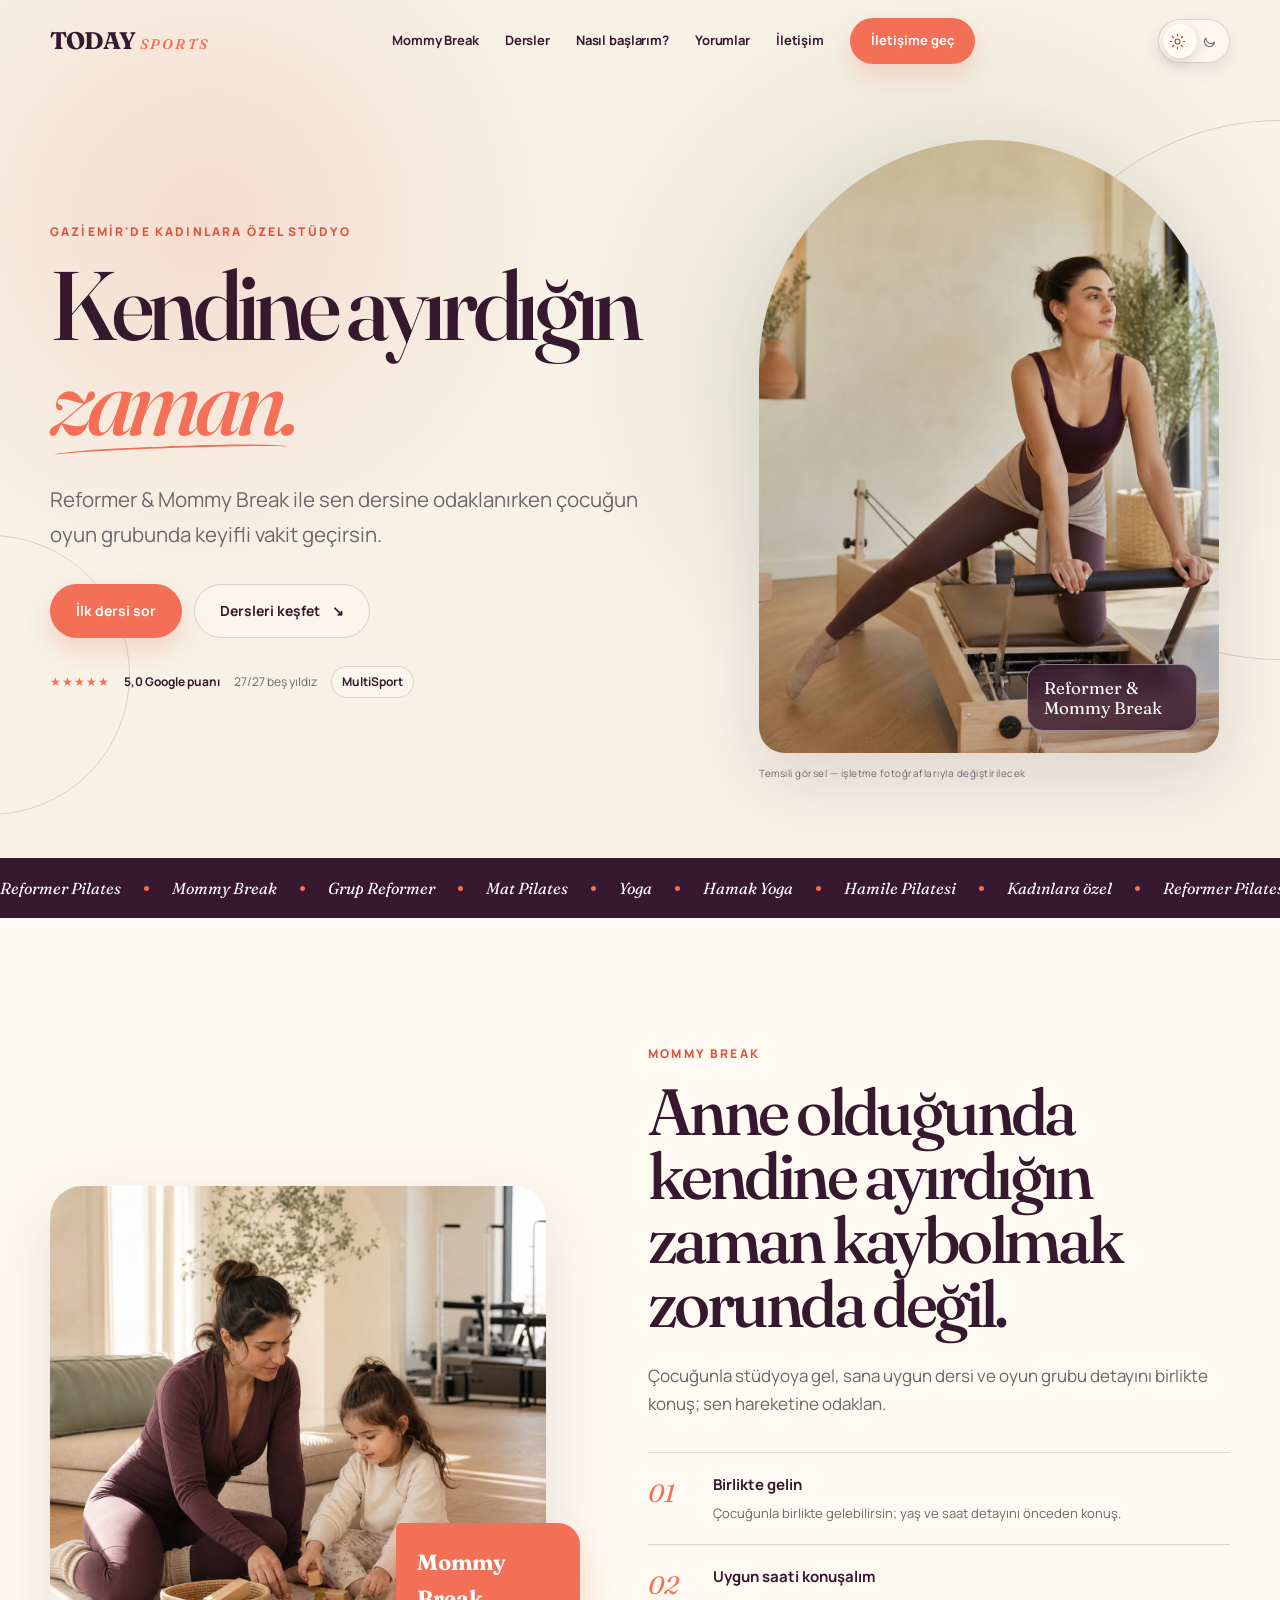
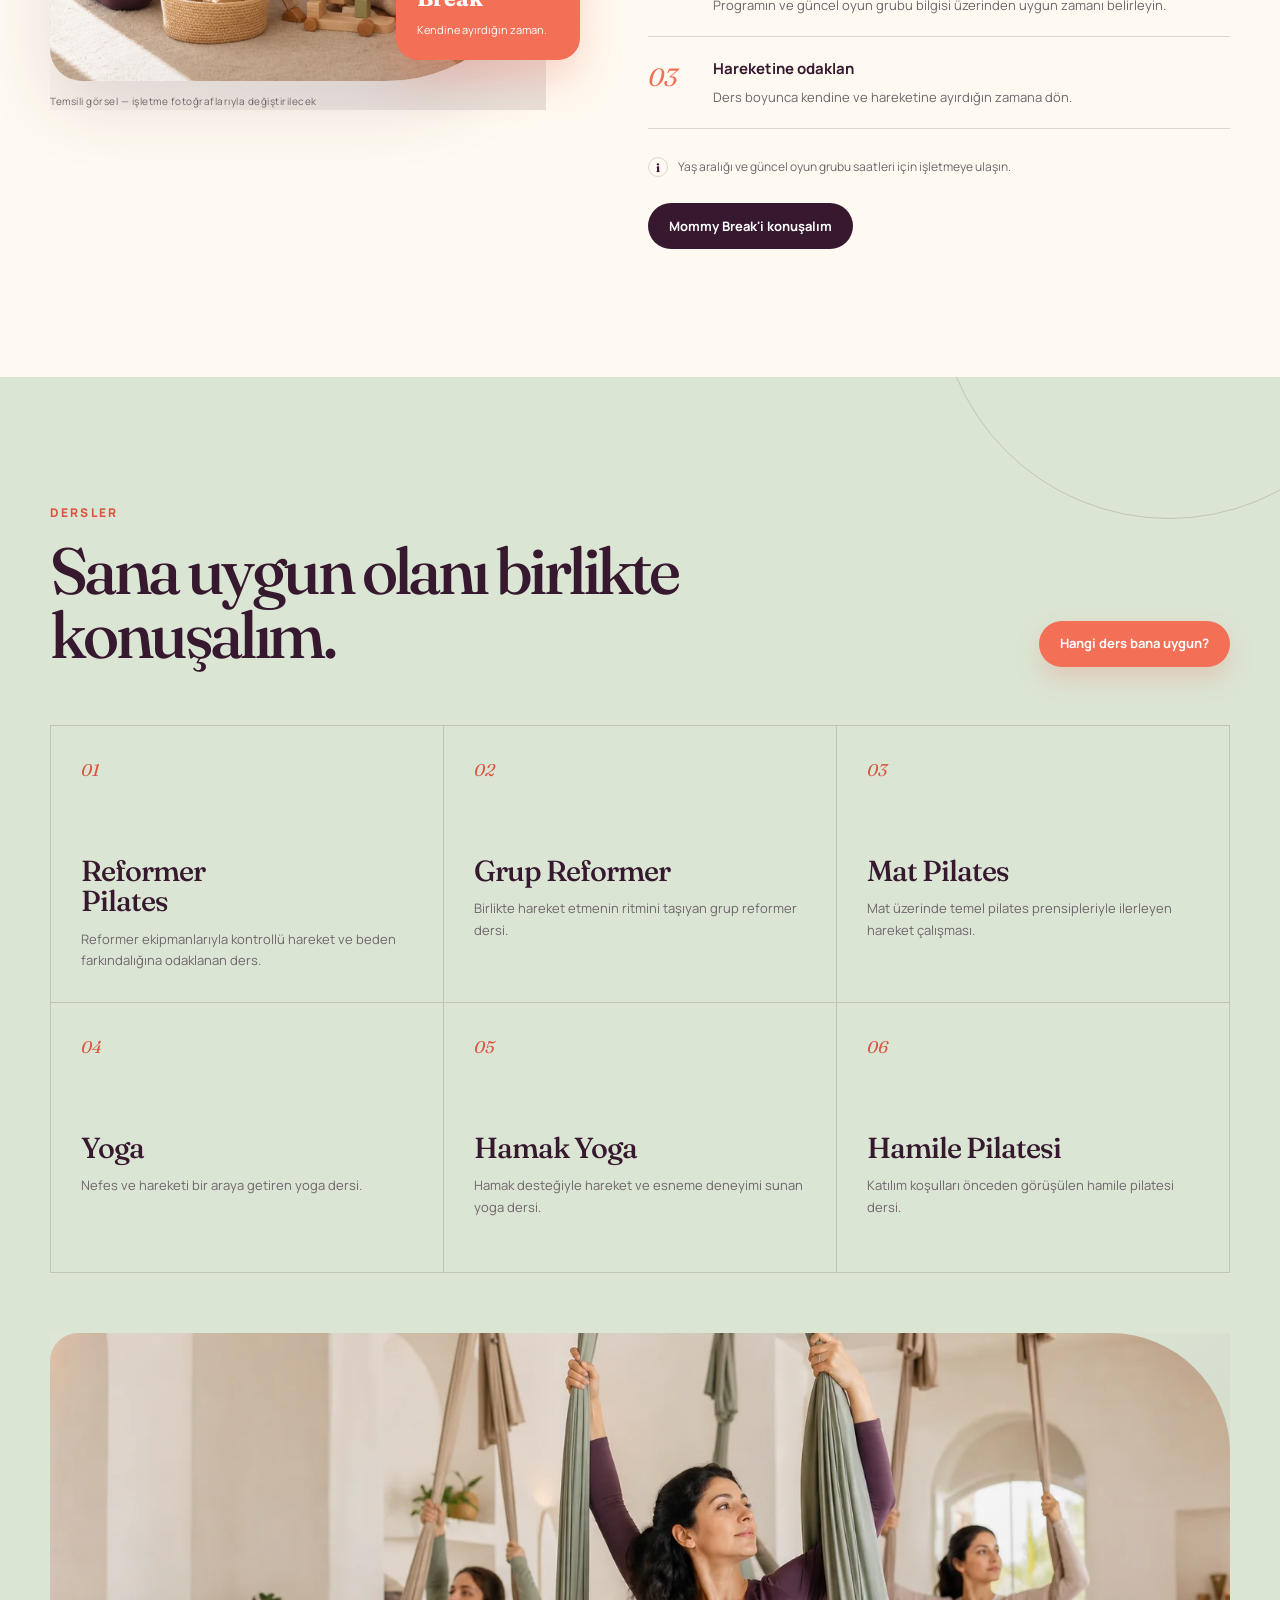
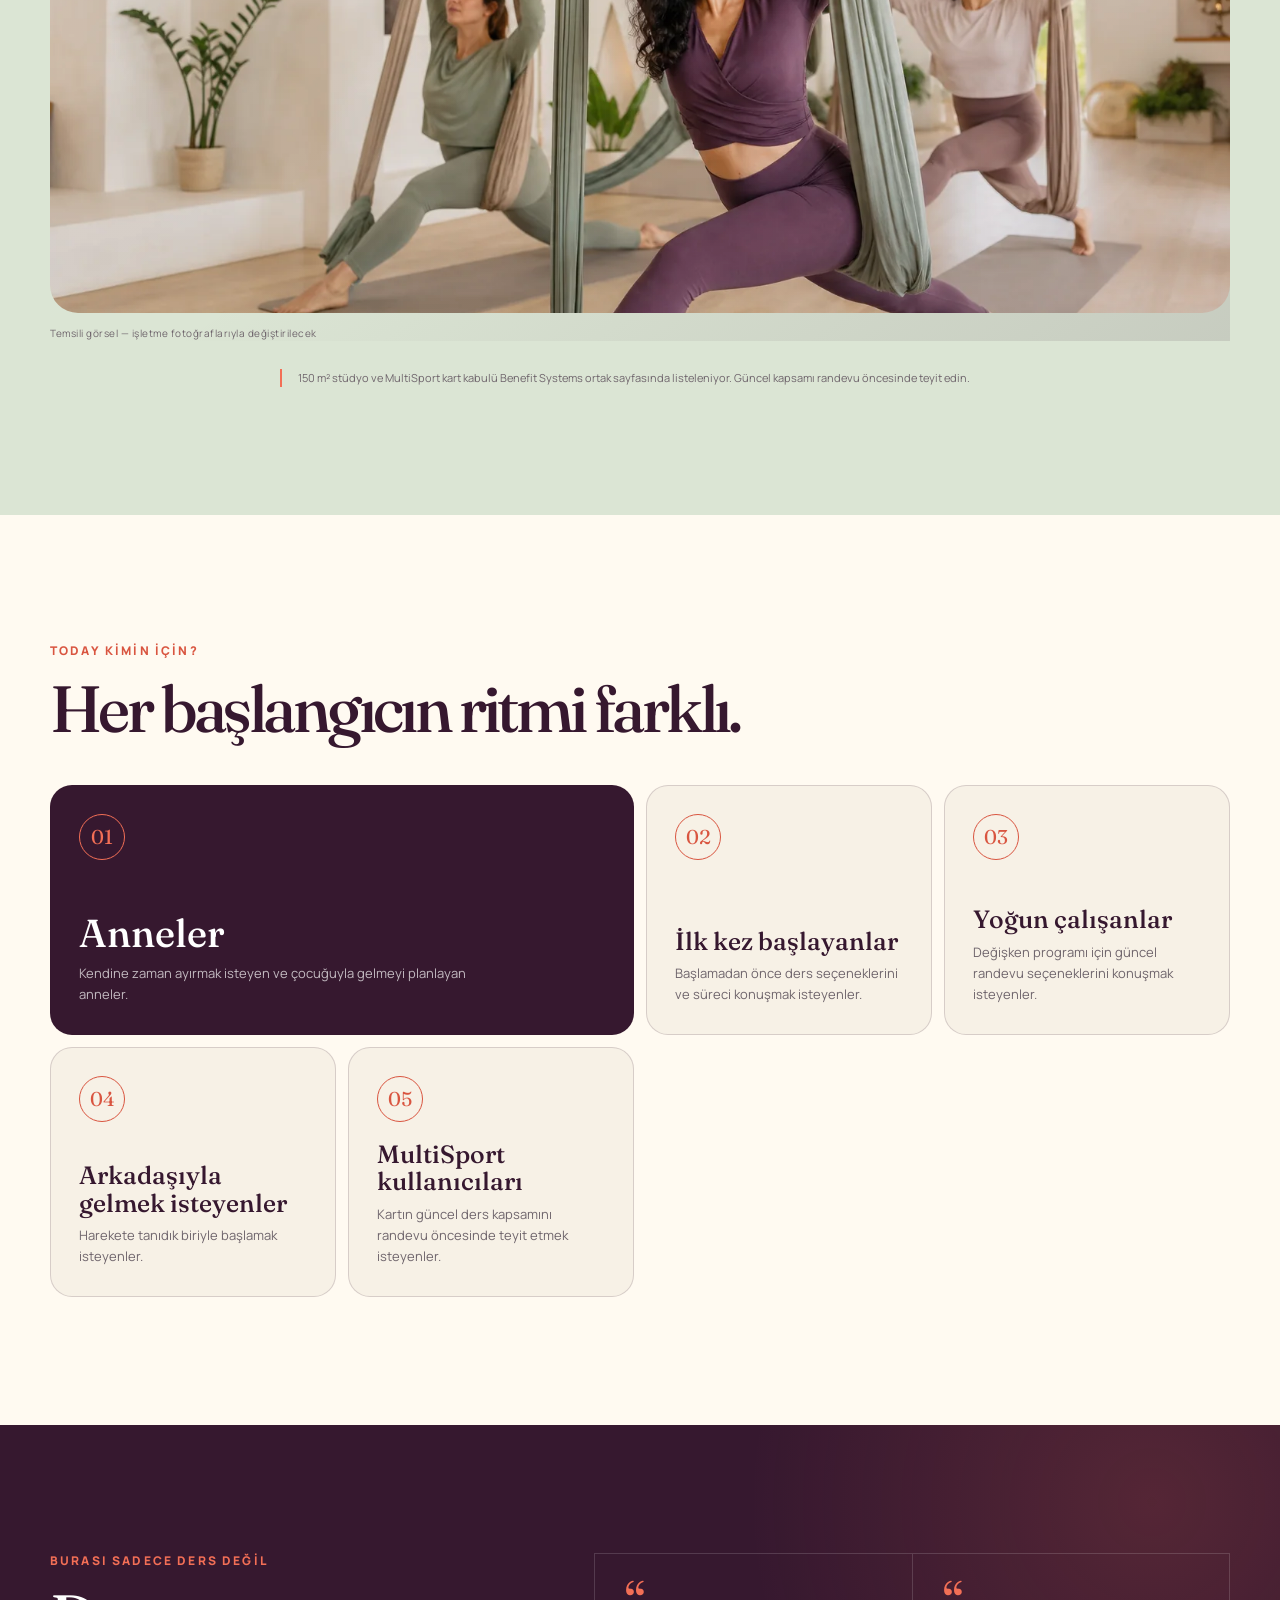
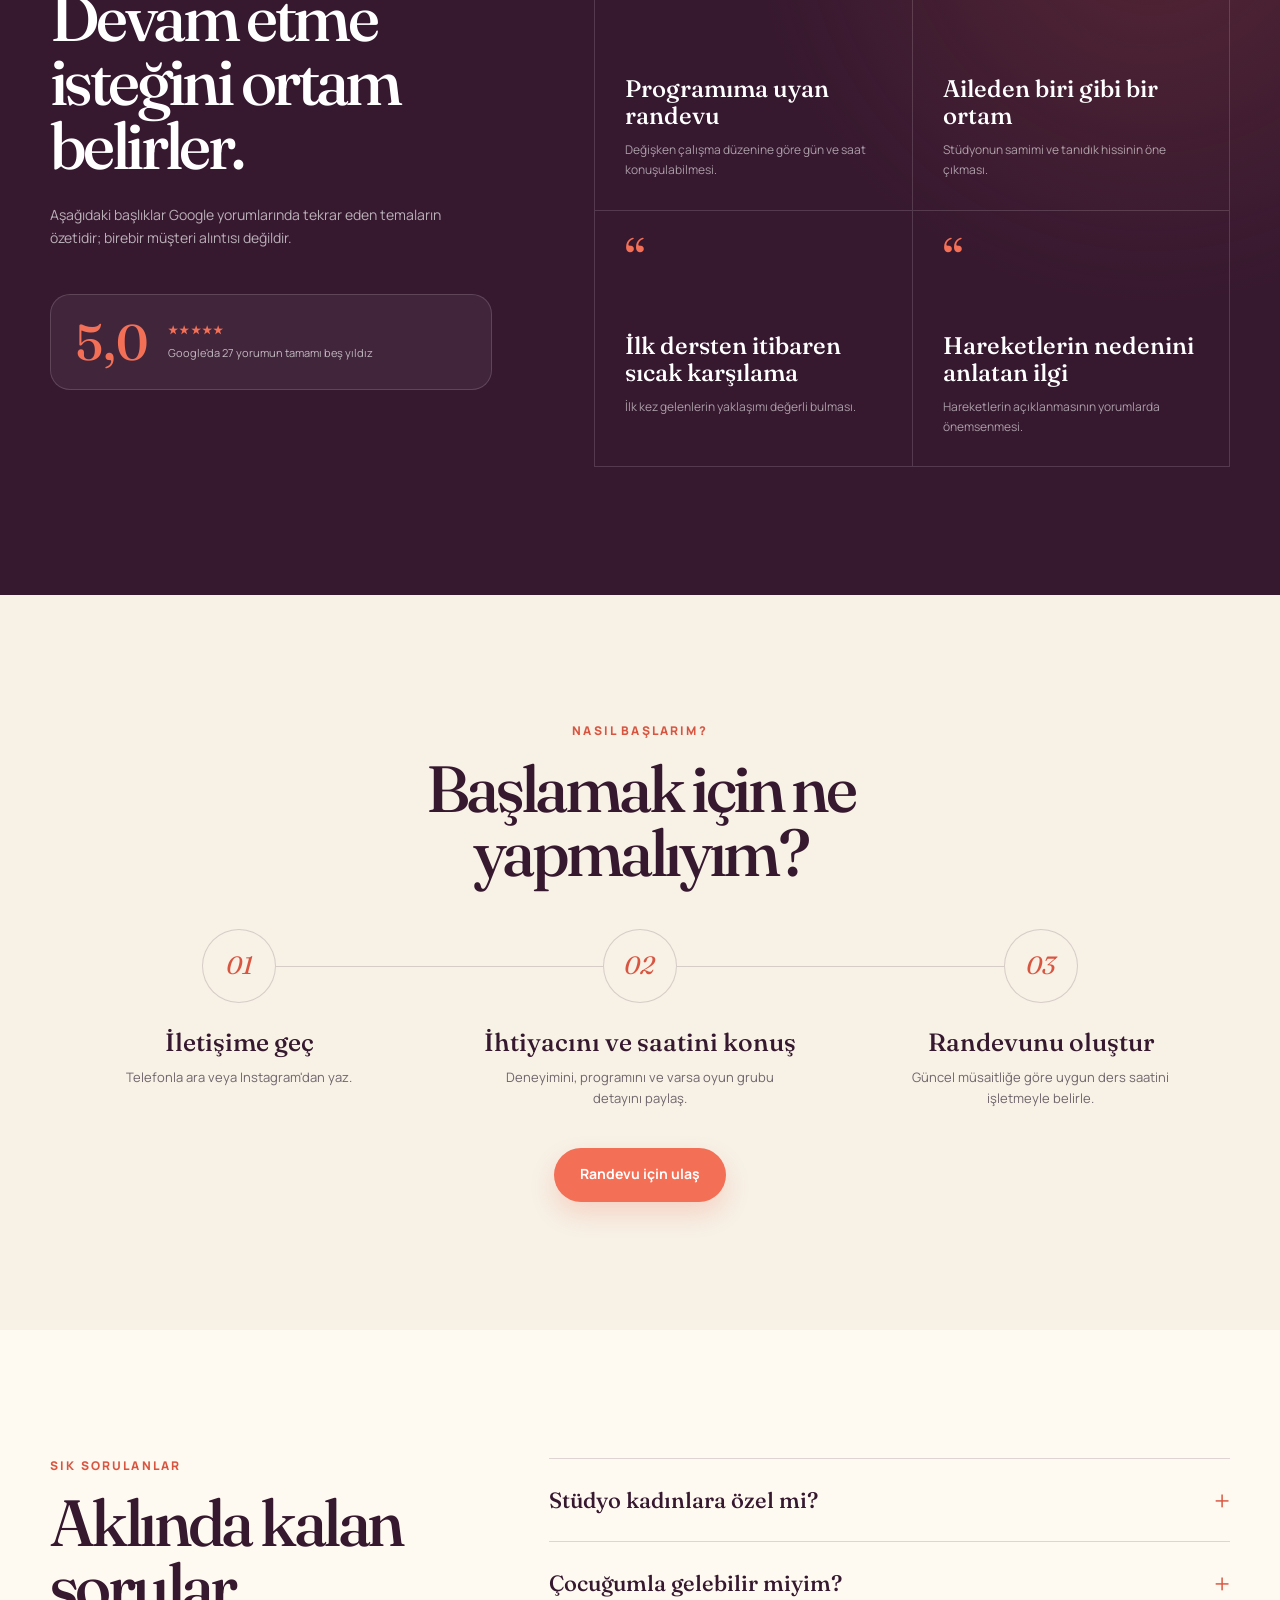
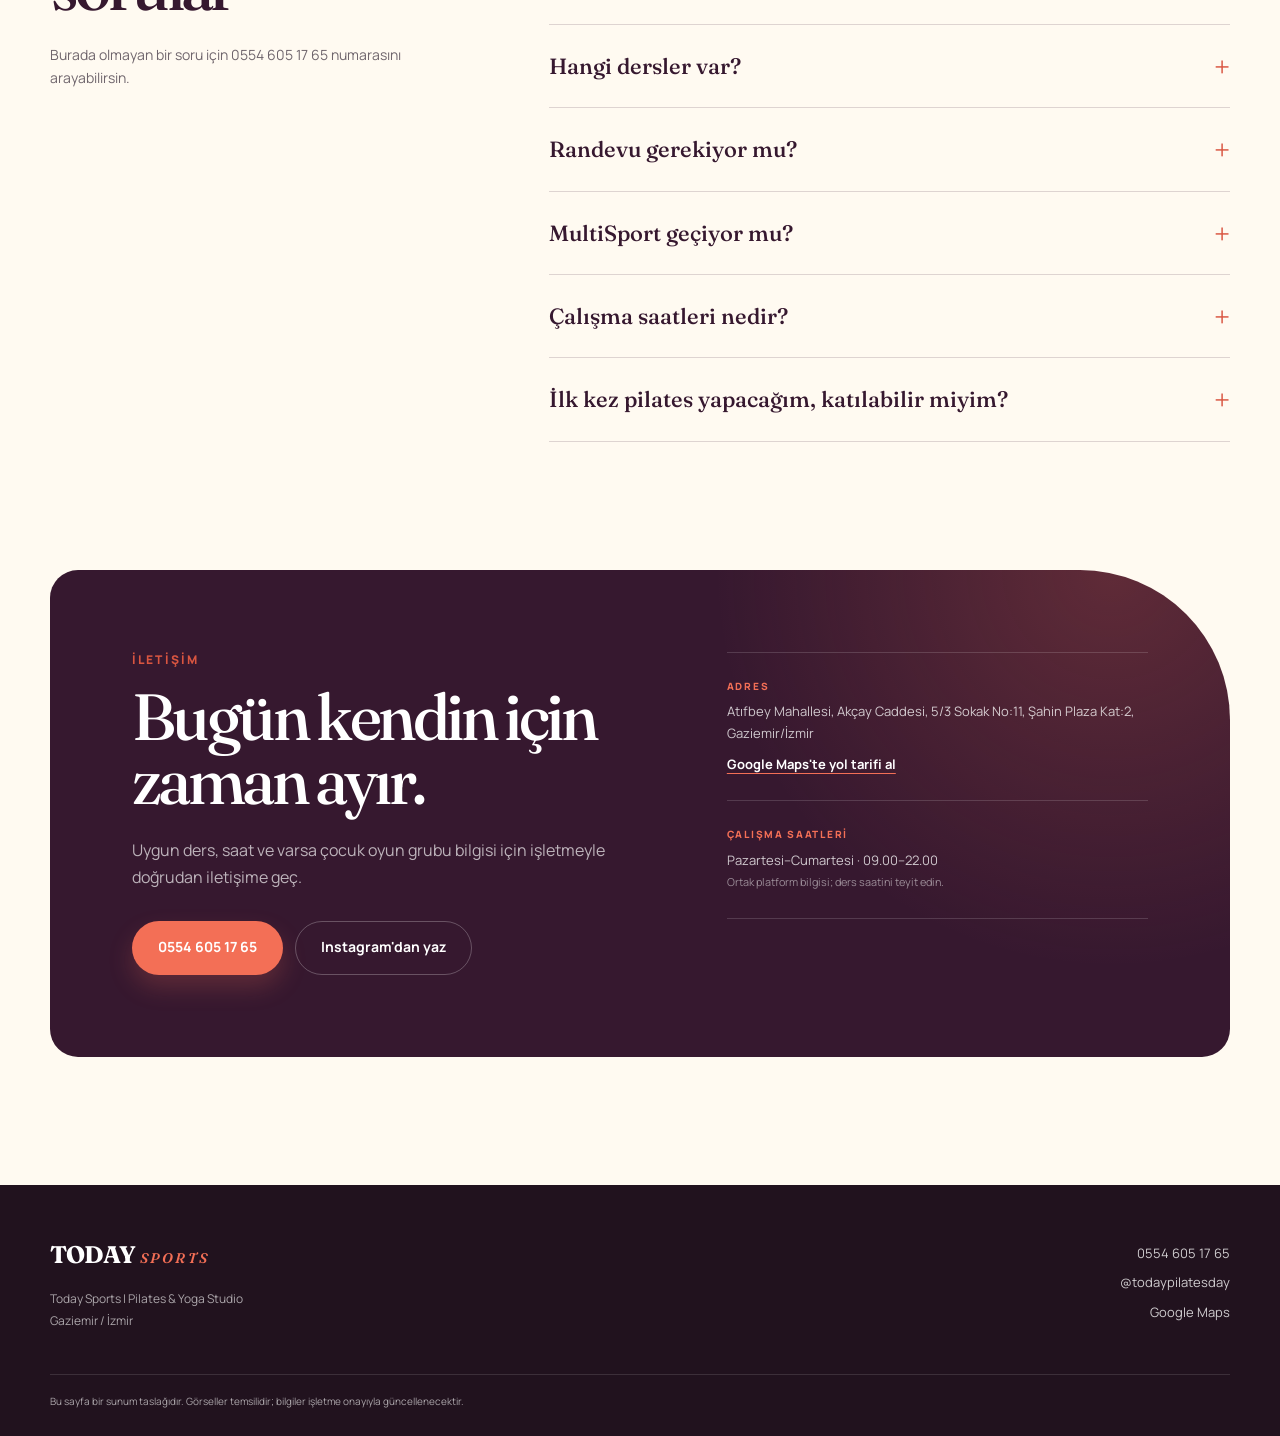
==== commit 728ae1e5: "feat: add theme switch and responsive QA" ====
--- a/index.html
+++ b/index.html
@@ -3,13 +3,14 @@
   <head>
     <meta charset="UTF-8" />
     <meta name="viewport" content="width=device-width, initial-scale=1" />
+    <meta name="color-scheme" content="light dark" />
     <meta name="robots" content="noindex,nofollow" />
     <meta name="googlebot" content="noindex,nofollow" />
     <meta
       name="description"
       content="Today Sports — Gaziemir'de kadınlara özel Reformer & Mommy Break, pilates ve yoga stüdyosu sunum taslağı."
     />
-    <meta name="theme-color" content="#f7f1e6" />
+    <meta name="theme-color" content="#f7f1e6" data-theme-color />
     <meta property="og:type" content="website" />
     <meta property="og:title" content="Today Sports — Reformer & Mommy Break" />
     <meta
@@ -17,6 +18,18 @@
       content="Kendine ayırdığın zaman. Gaziemir'de kadınlara özel pilates ve yoga stüdyosu."
     />
     <title>Today Sports — Reformer & Mommy Break | Gaziemir</title>
+    <script>
+      (() => {
+        try {
+          const savedTheme = localStorage.getItem("today-sports-theme");
+          const theme = savedTheme || (matchMedia("(prefers-color-scheme: dark)").matches ? "dark" : "light");
+          document.documentElement.dataset.theme = theme;
+          document.querySelector("[data-theme-color]")?.setAttribute("content", theme === "dark" ? "#151118" : "#f7f1e6");
+        } catch {
+          document.documentElement.dataset.theme = "light";
+        }
+      })();
+    </script>
     <link rel="icon" href="assets/favicon.svg" type="image/svg+xml" />
     <link rel="preconnect" href="https://fonts.googleapis.com" />
     <link rel="preconnect" href="https://fonts.gstatic.com" crossorigin />
@@ -44,20 +57,39 @@
           <a href="#yorumlar">Yorumlar</a>
           <a href="#iletisim">İletişim</a>
           <button class="button button-accent" type="button" data-open-contact>
-            Uygun dersi konuşalım
+            İletişime geç
           </button>
         </nav>
 
-        <button
-          class="menu-button"
-          type="button"
-          aria-expanded="false"
-          aria-controls="mobile-menu"
-          aria-label="Menüyü aç"
-          data-menu-button
-        >
-          <span></span><span></span>
-        </button>
+        <div class="header-actions">
+          <button
+            class="theme-toggle"
+            type="button"
+            aria-label="Koyu temaya geç"
+            aria-pressed="false"
+            title="Temayı değiştir"
+            data-theme-toggle
+          >
+            <span class="theme-icon theme-icon-sun" aria-hidden="true">
+              <svg viewBox="0 0 24 24" focusable="false"><circle cx="12" cy="12" r="3.5"></circle><path d="M12 2v2M12 20v2M4.93 4.93l1.42 1.42M17.65 17.65l1.42 1.42M2 12h2M20 12h2M4.93 19.07l1.42-1.42M17.65 6.35l1.42-1.42"></path></svg>
+            </span>
+            <span class="theme-icon theme-icon-moon" aria-hidden="true">
+              <svg viewBox="0 0 24 24" focusable="false"><path d="M19.3 15.4A8 8 0 0 1 8.6 4.7 8.1 8.1 0 1 0 19.3 15.4Z"></path></svg>
+            </span>
+            <span class="theme-thumb" aria-hidden="true"></span>
+          </button>
+
+          <button
+            class="menu-button"
+            type="button"
+            aria-expanded="false"
+            aria-controls="mobile-menu"
+            aria-label="Menüyü aç"
+            data-menu-button
+          >
+            <span></span><span></span>
+          </button>
+        </div>
       </div>
 
       <nav class="mobile-menu" id="mobile-menu" aria-label="Mobil menü" hidden data-mobile-menu>
@@ -68,7 +100,7 @@
           <a href="#yorumlar">Yorumlar</a>
           <a href="#iletisim">İletişim</a>
           <button class="button button-accent" type="button" data-open-contact>
-            Uygun dersi konuşalım
+            İletişime geç
           </button>
         </div>
       </nav>
@@ -88,7 +120,7 @@
             </p>
             <div class="hero-actions">
               <button class="button button-accent button-large" type="button" data-open-contact>
-                Uygun dersi konuşalım
+                İlk dersi sor
               </button>
               <a class="button button-quiet button-large" href="#dersler">
                 Dersleri keşfet <span aria-hidden="true">↘</span>
@@ -252,27 +284,27 @@
           </div>
           <div class="audience-grid">
             <article class="audience-card audience-feature reveal">
-              <span class="line-icon" aria-hidden="true">◯</span>
+              <span class="line-icon" aria-hidden="true">01</span>
               <h3>Anneler</h3>
               <p>Kendine zaman ayırmak isteyen ve çocuğuyla gelmeyi planlayan anneler.</p>
             </article>
             <article class="audience-card reveal">
-              <span class="line-icon" aria-hidden="true">✦</span>
+              <span class="line-icon" aria-hidden="true">02</span>
               <h3>İlk kez başlayanlar</h3>
               <p>Başlamadan önce ders seçeneklerini ve süreci konuşmak isteyenler.</p>
             </article>
             <article class="audience-card reveal">
-              <span class="line-icon" aria-hidden="true">◷</span>
+              <span class="line-icon" aria-hidden="true">03</span>
               <h3>Yoğun çalışanlar</h3>
               <p>Değişken programı için güncel randevu seçeneklerini konuşmak isteyenler.</p>
             </article>
             <article class="audience-card reveal">
-              <span class="line-icon" aria-hidden="true">∞</span>
+              <span class="line-icon" aria-hidden="true">04</span>
               <h3>Arkadaşıyla gelmek isteyenler</h3>
               <p>Harekete tanıdık biriyle başlamak isteyenler.</p>
             </article>
             <article class="audience-card reveal">
-              <span class="line-icon" aria-hidden="true">M</span>
+              <span class="line-icon" aria-hidden="true">05</span>
               <h3>MultiSport kullanıcıları</h3>
               <p>Kartın güncel ders kapsamını randevu öncesinde teyit etmek isteyenler.</p>
             </article>
@@ -321,7 +353,7 @@
           <div class="section-heading compact reveal">
             <div>
               <p class="section-kicker">Nasıl başlarım?</p>
-              <h2>Üç adım, tek konuşma.</h2>
+              <h2>Başlamak için ne yapmalıyım?</h2>
             </div>
           </div>
           <ol class="start-grid">
@@ -330,7 +362,7 @@
             <li class="reveal"><span>03</span><h3>Randevunu oluştur</h3><p>Güncel müsaitliğe göre uygun ders saatini işletmeyle belirle.</p></li>
           </ol>
           <button class="button button-accent button-large reveal" type="button" data-open-contact>
-            Uygun dersi konuşalım
+            Randevu için ulaş
           </button>
         </div>
       </section>
@@ -443,7 +475,7 @@
       <div class="dialog-inner">
         <button class="dialog-close" type="button" aria-label="İletişim penceresini kapat" data-close-contact>×</button>
         <p class="section-kicker">İletişim</p>
-        <h2 id="dialog-title">Uygun dersi konuşalım.</h2>
+        <h2 id="dialog-title">Nasıl yardımcı olalım?</h2>
         <p>İhtiyacını ve saatini işletmeyle doğrudan görüş.</p>
         <div class="dialog-actions">
           <a class="dialog-link dialog-primary" href="tel:+905546051765"><strong>Telefonla ara</strong><span>0554 605 17 65</span></a>
--- a/styles.css
+++ b/styles.css
@@ -7,15 +7,45 @@
   --coral-dark: #d95540;
   --sage: #aabd9f;
   --sage-soft: #dbe5d4;
+  --heading: #36182f;
   --ink: #211b20;
   --muted: #6f656c;
   --line: rgba(54, 24, 47, 0.16);
+  --header-glass: rgba(247, 241, 230, 0.94);
+  --header-solid: rgba(247, 241, 230, 0.98);
+  --control-glass: rgba(255, 250, 241, 0.7);
+  --quiet-glass: rgba(255, 250, 241, 0.46);
+  --pill-glass: rgba(255, 250, 241, 0.65);
+  --mobile-glass: rgba(255, 250, 241, 0.94);
   --shadow: 0 24px 70px rgba(54, 24, 47, 0.13);
   --shell: min(1180px, calc(100% - 48px));
   --serif: "Fraunces", Georgia, serif;
   --sans: "Manrope", Arial, sans-serif;
 }
 
+html[data-theme="dark"] {
+  color-scheme: dark;
+  --ivory: #151118;
+  --paper: #1d1720;
+  --plum: #36182f;
+  --plum-soft: #5a294e;
+  --coral: #ff8069;
+  --coral-dark: #ff917e;
+  --sage: #8fa486;
+  --sage-soft: #263229;
+  --heading: #f7eaf0;
+  --ink: #f4edf1;
+  --muted: #b8aab2;
+  --line: rgba(247, 234, 240, 0.15);
+  --header-glass: rgba(21, 17, 24, 0.94);
+  --header-solid: rgba(21, 17, 24, 0.98);
+  --control-glass: rgba(37, 29, 40, 0.84);
+  --quiet-glass: rgba(37, 29, 40, 0.72);
+  --pill-glass: rgba(37, 29, 40, 0.82);
+  --mobile-glass: rgba(29, 23, 32, 0.95);
+  --shadow: 0 24px 70px rgba(0, 0, 0, 0.34);
+}
+
 * {
   box-sizing: border-box;
 }
@@ -23,10 +53,20 @@
 html {
   scroll-behavior: smooth;
   scroll-padding-top: 92px;
+  -webkit-text-size-adjust: 100%;
+}
+
+html.theme-transition *,
+html.theme-transition *::before,
+html.theme-transition *::after {
+  transition-property: color, background-color, border-color, box-shadow, fill, stroke;
+  transition-duration: 420ms;
+  transition-timing-function: ease;
 }
 
 body {
   margin: 0;
+  overflow-x: clip;
   color: var(--ink);
   background: var(--ivory);
   font-family: var(--sans);
@@ -99,7 +139,7 @@
 
 .site-header.is-scrolled,
 .site-header:has(.mobile-menu:not([hidden])) {
-  background: rgba(247, 241, 230, 0.94);
+  background: var(--header-glass);
   border-color: var(--line);
   box-shadow: 0 10px 30px rgba(54, 24, 47, 0.06);
   backdrop-filter: blur(16px);
@@ -117,7 +157,7 @@
   display: inline-flex;
   align-items: baseline;
   gap: 5px;
-  color: var(--plum);
+  color: var(--heading);
   font-family: var(--serif);
   font-size: 24px;
   font-weight: 700;
@@ -139,7 +179,7 @@
 }
 
 .desktop-nav > a {
-  color: var(--plum);
+  color: var(--heading);
   font-size: 13px;
   font-weight: 700;
   letter-spacing: -0.01em;
@@ -192,13 +232,13 @@
 }
 
 .button-quiet {
-  color: var(--plum);
+  color: var(--heading);
   border-color: var(--line);
-  background: rgba(255, 250, 241, 0.46);
+  background: var(--quiet-glass);
 }
 
 .button-quiet:hover {
-  border-color: var(--plum);
+  border-color: var(--heading);
   background: var(--paper);
 }
 
@@ -206,6 +246,92 @@
   min-height: 54px;
   padding: 15px 25px;
   font-size: 14px;
+}
+
+.header-actions {
+  display: flex;
+  align-items: center;
+  gap: 10px;
+}
+
+.theme-toggle {
+  position: relative;
+  width: 72px;
+  height: 44px;
+  flex: 0 0 auto;
+  display: grid;
+  grid-template-columns: 1fr 1fr;
+  align-items: center;
+  padding: 3px;
+  border: 1px solid var(--line);
+  border-radius: 999px;
+  color: var(--heading);
+  background: var(--control-glass);
+  box-shadow: 0 7px 18px rgba(54, 24, 47, 0.08);
+  cursor: pointer;
+  isolation: isolate;
+}
+
+.theme-toggle:hover {
+  border-color: rgba(243, 111, 86, 0.58);
+}
+
+.theme-icon {
+  z-index: 2;
+  width: 17px;
+  height: 17px;
+  display: grid;
+  place-items: center;
+  margin-inline: auto;
+  color: var(--muted);
+  transition: color 320ms ease, transform 420ms cubic-bezier(0.22, 1, 0.36, 1);
+}
+
+.theme-icon svg {
+  width: 100%;
+  height: 100%;
+  overflow: visible;
+  fill: none;
+  stroke: currentColor;
+  stroke-linecap: round;
+  stroke-linejoin: round;
+  stroke-width: 1.7;
+}
+
+.theme-icon-sun {
+  color: #b64b35;
+  transform: rotate(0deg) scale(1);
+}
+
+.theme-icon-moon {
+  transform: rotate(-18deg) scale(0.88);
+}
+
+.theme-thumb {
+  position: absolute;
+  z-index: 1;
+  top: 4px;
+  left: 4px;
+  width: 34px;
+  height: 34px;
+  border-radius: 50%;
+  background: var(--paper);
+  box-shadow: 0 4px 12px rgba(54, 24, 47, 0.18);
+  transition: transform 420ms cubic-bezier(0.22, 1, 0.36, 1), background-color 320ms ease;
+}
+
+html[data-theme="dark"] .theme-thumb {
+  transform: translateX(30px);
+}
+
+html[data-theme="dark"] .theme-icon-sun {
+  color: var(--muted);
+  transform: rotate(90deg) scale(0.86);
+}
+
+html[data-theme="dark"] .theme-icon-moon {
+  color: #f7d988;
+  transform: rotate(0deg) scale(1);
 }
 
 .menu-button {
@@ -216,8 +342,8 @@
   padding: 0;
   border: 1px solid var(--line);
   border-radius: 50%;
-  color: var(--plum);
-  background: rgba(255, 250, 241, 0.7);
+  color: var(--heading);
+  background: var(--control-glass);
   cursor: pointer;
 }
 
@@ -249,7 +375,7 @@
 .mobile-menu {
   padding: 8px 0 26px;
   border-top: 1px solid var(--line);
-  background: rgba(247, 241, 230, 0.98);
+  background: var(--header-solid);
 }
 
 .mobile-menu-inner {
@@ -260,7 +386,7 @@
 .mobile-menu a {
   padding: 12px 0;
   border-bottom: 1px solid var(--line);
-  color: var(--plum);
+  color: var(--heading);
   font-family: var(--serif);
   font-size: 24px;
 }
@@ -287,7 +413,7 @@
 
 .hero-orbit {
   position: absolute;
-  border: 1px solid rgba(54, 24, 47, 0.1);
+  border: 1px solid var(--line);
   border-radius: 50%;
   pointer-events: none;
 }
@@ -333,7 +459,7 @@
 .section h2,
 .contact-dialog h2 {
   margin: 0;
-  color: var(--plum);
+  color: var(--heading);
   font-family: var(--serif);
   font-weight: 500;
   letter-spacing: -0.055em;
@@ -367,7 +493,7 @@
 .hero-lead {
   max-width: 610px;
   margin: 34px 0 0;
-  color: #514850;
+  color: var(--muted);
   font-size: clamp(17px, 1.6vw, 21px);
   line-height: 1.7;
 }
@@ -390,7 +516,7 @@
 }
 
 .trust-line strong {
-  color: var(--plum);
+  color: var(--heading);
 }
 
 .stars {
@@ -400,10 +526,10 @@
 
 .trust-pill {
   padding: 5px 10px;
-  border: 1px solid rgba(54, 24, 47, 0.12);
+  border: 1px solid var(--line);
   border-radius: 999px;
-  color: var(--plum);
-  background: rgba(255, 250, 241, 0.65);
+  color: var(--heading);
+  background: var(--pill-glass);
   font-weight: 700;
 }
 
@@ -464,7 +590,7 @@
 
 .service-ribbon {
   overflow: hidden;
-  color: var(--ivory);
+  color: #fff;
   background: var(--plum);
   white-space: nowrap;
 }
@@ -596,7 +722,7 @@
 }
 
 .step-cards h3 {
-  color: var(--plum);
+  color: var(--heading);
   font-size: 15px;
 }
 
@@ -623,7 +749,7 @@
   place-items: center;
   border: 1px solid var(--line);
   border-radius: 50%;
-  color: var(--plum);
+  color: var(--heading);
   font-family: var(--serif);
   font-weight: 700;
 }
@@ -641,7 +767,7 @@
   height: 460px;
   top: -320px;
   right: -120px;
-  border: 1px solid rgba(54, 24, 47, 0.12);
+  border: 1px solid var(--line);
   border-radius: 50%;
 }
 
@@ -664,15 +790,15 @@
 .class-grid {
   display: grid;
   grid-template-columns: repeat(3, 1fr);
-  border-top: 1px solid rgba(54, 24, 47, 0.18);
-  border-left: 1px solid rgba(54, 24, 47, 0.18);
+  border-top: 1px solid var(--line);
+  border-left: 1px solid var(--line);
 }
 
 .class-card {
   min-height: 270px;
   padding: 30px;
-  border-right: 1px solid rgba(54, 24, 47, 0.18);
-  border-bottom: 1px solid rgba(54, 24, 47, 0.18);
+  border-right: 1px solid var(--line);
+  border-bottom: 1px solid var(--line);
   transition: color 180ms ease, background-color 180ms ease, transform 180ms ease;
 }
 
@@ -692,7 +818,7 @@
 .class-card h3 {
   max-width: 210px;
   margin: 72px 0 12px;
-  color: var(--plum);
+  color: var(--heading);
   font-family: var(--serif);
   font-size: 29px;
   font-weight: 500;
@@ -706,7 +832,7 @@
 
 .class-card p {
   margin: 0;
-  color: rgba(33, 27, 32, 0.66);
+  color: var(--muted);
   font-size: 13px;
 }
 
@@ -780,7 +906,7 @@
 
 .audience-card h3 {
   margin: auto 0 8px;
-  color: var(--plum);
+  color: var(--heading);
   font-family: var(--serif);
   font-size: 25px;
   font-weight: 500;
@@ -951,7 +1077,7 @@
 
 .start-grid h3 {
   margin: 0 0 10px;
-  color: var(--plum);
+  color: var(--heading);
   font-family: var(--serif);
   font-size: 25px;
   font-weight: 500;
@@ -997,7 +1123,7 @@
 .faq-list summary {
   position: relative;
   padding: 23px 50px 23px 0;
-  color: var(--plum);
+  color: var(--heading);
   cursor: pointer;
   font-family: var(--serif);
   font-size: 22px;
@@ -1167,15 +1293,15 @@
   position: fixed;
   z-index: 90;
   right: 12px;
-  bottom: 12px;
+  bottom: max(12px, env(safe-area-inset-bottom));
   left: 12px;
   display: none;
   grid-template-columns: 0.76fr 1.24fr;
   gap: 7px;
   padding: 7px;
-  border: 1px solid rgba(54, 24, 47, 0.14);
+  border: 1px solid var(--line);
   border-radius: 18px;
-  background: rgba(255, 250, 241, 0.94);
+  background: var(--mobile-glass);
   box-shadow: 0 18px 45px rgba(54, 24, 47, 0.2);
   backdrop-filter: blur(16px);
 }
@@ -1185,7 +1311,7 @@
   display: grid;
   place-items: center;
   border-radius: 13px;
-  color: var(--plum);
+  color: var(--heading);
   background: var(--sage-soft);
   font-size: 13px;
   font-weight: 800;
@@ -1229,7 +1355,7 @@
   padding: 0 0 3px;
   border: 1px solid var(--line);
   border-radius: 50%;
-  color: var(--plum);
+  color: var(--heading);
   background: transparent;
   cursor: pointer;
   font-size: 27px;
@@ -1260,7 +1386,7 @@
   padding: 18px 20px;
   border: 1px solid var(--line);
   border-radius: 16px;
-  color: var(--plum);
+  color: var(--heading);
   background: var(--ivory);
 }
 
@@ -1281,7 +1407,7 @@
 
 .dialog-map {
   padding: 11px 5px;
-  color: var(--plum);
+  color: var(--heading);
   font-size: 12px;
   font-weight: 800;
   text-decoration: underline;
@@ -1298,8 +1424,8 @@
 
 .reveal {
   opacity: 0;
-  transform: translateY(24px);
-  transition: opacity 700ms ease, transform 700ms ease;
+  transform: translateY(12px);
+  transition: opacity 520ms ease, transform 520ms ease;
 }
 
 .reveal.is-visible {
@@ -1320,7 +1446,7 @@
 
 @media (max-width: 820px) {
   :root { --shell: min(100% - 32px, 680px); }
-  body { padding-bottom: 76px; }
+  body { padding-bottom: calc(76px + env(safe-area-inset-bottom)); }
   .header-inner { min-height: 72px; }
   .hero { min-height: auto; padding: 120px 0 72px; }
   .hero-grid,
@@ -1351,6 +1477,11 @@
   :root { --shell: calc(100% - 28px); }
   .wordmark { font-size: 21px; }
   .wordmark em { font-size: 12px; }
+  .header-actions { gap: 7px; }
+  .theme-toggle { width: 64px; height: 44px; }
+  .theme-thumb { width: 34px; height: 34px; }
+  html[data-theme="dark"] .theme-thumb { transform: translateX(22px); }
+  .menu-button { width: 44px; height: 44px; }
   .hero { padding-top: 108px; }
   .hero h1 { font-size: clamp(54px, 18.2vw, 78px); }
   .hero-lead { font-size: 16px; }
